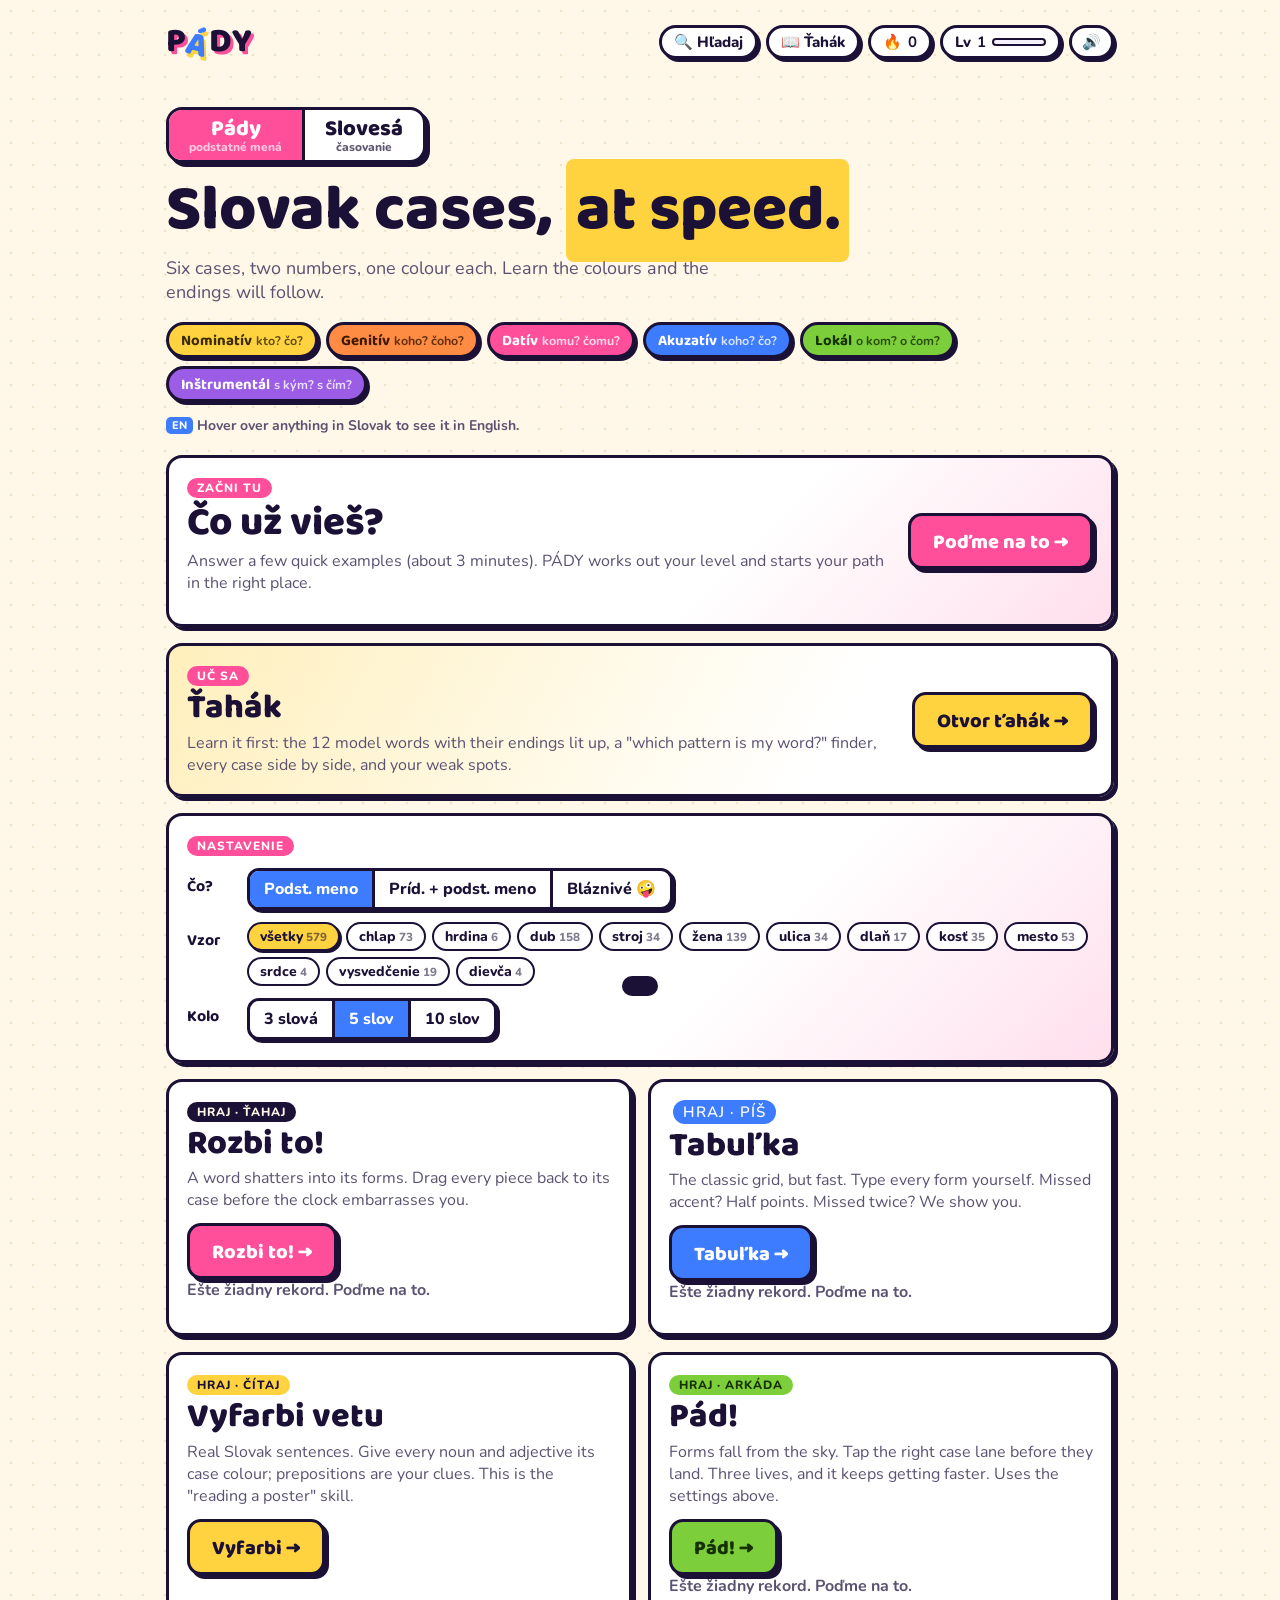
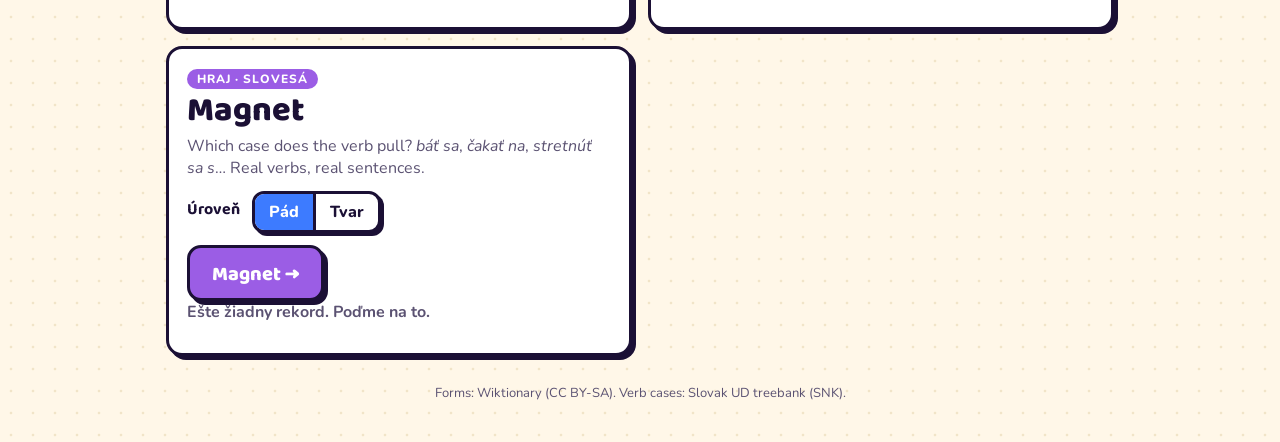
==== app/index.html @ 345f65f9 "Add files via upload" ====
<!doctype html>
<html lang="sk">
<head>
  <meta charset="utf-8">
  <meta name="viewport" content="width=device-width, initial-scale=1, viewport-fit=cover">
  <title>PÁDY</title>
  <link rel="manifest" href="manifest.webmanifest">
  <meta name="theme-color" content="#ff4f9a">
  <link rel="icon" type="image/png" href="icons/icon-192.png">
  <link rel="apple-touch-icon" href="icons/apple-touch-icon.png">
  <meta name="apple-mobile-web-app-capable" content="yes">
  <meta name="apple-mobile-web-app-title" content="PÁDY">
  <link rel="preconnect" href="https://fonts.googleapis.com">
  <link rel="preconnect" href="https://fonts.gstatic.com" crossorigin>
  <link href="https://fonts.googleapis.com/css2?family=Baloo+2:wght@500;600;700;800&family=Nunito:wght@500;700;800&display=swap" rel="stylesheet">
  <link rel="stylesheet" href="style.css">
</head>
<body>
  <!--
    Translation tooltips: any element with data-en="…" shows English on hover, keyboard focus,
    or long-press (touch). Answer tiles and grid cells deliberately have none.
  -->
  <header class="topbar">
    <button class="logo" data-go="home" aria-label="Domov" data-en="<b>pády</b> = cases (also: falls, crashes). Click to go home.">P<span class="logo-fall">Á</span>DY</button>
    <div class="topstats">
      <button class="pill learn-pill" data-go="lookup" data-en="<b>hľadaj</b> = look up. Type any form you see (on a poster, a menu…) to find out what it is.">🔍 <span class="lp-text">Hľadaj</span></button>
      <button class="pill learn-pill" data-go="learn" data-en="<b>ťahák</b> = crib sheet. Learn and look up the patterns.">📖 <span class="lp-text">Ťahák</span></button>
      <span class="pill" id="streakPill" data-en="Daily streak: days in a row you've played">🔥 <b id="streakVal">0</b></span>
      <span class="pill level" data-en="Your level. The bar fills with XP.">Lv <b id="levelVal">1</b>
        <span class="xpbar"><span id="xpFill"></span></span>
      </span>
      <button class="pill icon" id="muteBtn" aria-label="Zvuk" data-en="Sound on / off">🔊</button>
    </div>
  </header>

  <!-- HOME -->
  <main id="home" class="screen active">
    <section class="hero">
      <div class="sideswitch" id="sideSwitch" role="tablist">
        <button data-side="nouns" role="tab" data-en="<b>pády</b> = cases: nouns and adjectives">Pády <small>podstatné mená</small></button>
        <button data-side="verbs" role="tab" data-en="<b>slovesá</b> = verbs: conjugation (persons and tenses)">Slovesá <small>časovanie</small></button>
      </div>
      <h1 class="only-nouns">Slovak cases, <span class="hl">at speed.</span></h1>
      <h1 class="only-verbs">Slovak verbs, <span class="hl green">at speed.</span></h1>
      <p class="sub only-nouns">Six cases, two numbers, one colour each. Learn the colours and the endings will follow.</p>
      <p class="sub only-verbs">Six persons, three tenses. <i>-m, -š, -me, -te</i>… and in the past, <i>som, si, sme, ste</i>. Get the endings into your fingers.</p>
      <div class="legend" id="legend"></div>
      <p class="tip-hint"><span class="tip-key">EN</span> <span class="tip-mouse">Hover over</span><span class="tip-touch">Press and hold</span> anything in Slovak to see it in English.</p>
    </section>

    <section class="modes">
      <div class="journey only-nouns" id="journey"></div>

      <article class="mode big settings only-verbs" id="vsettings">
        <div class="mode-tag" data-en="<b>nastavenie</b> = settings for the verb games">Nastavenie</div>
        <div class="opt">
          <span class="opt-label" data-en="<b>čas</b> = tense">Čas</span>
          <div class="seg" id="vtenseSeg">
            <button data-vtense="pres" data-en="present tense (future for perfective verbs)">Prítomný</button>
            <button data-vtense="past" data-en="past tense">Minulý</button>
            <button data-vtense="both" class="on" data-en="both columns">Oba</button>
          </div>
        </div>
        <div class="opt">
          <span class="opt-label" data-en="<b>vid</b> = aspect">Vid</span>
          <div class="seg" id="vaspSeg">
            <button data-vasp="all" class="on" data-en="all verbs">Všetky</button>
            <button data-vasp="impf" data-en="<b>nedokonavé</b> = imperfective (ongoing, repeated): robiť, písať">Nedokonavé</button>
            <button data-vasp="pf" data-en="<b>dokonavé</b> = perfective (one-off, completed): urobiť, napísať. Their 'present' forms mean the future.">Dokonavé</button>
          </div>
        </div>
        <div class="opt">
          <span class="opt-label" data-en="<b>kolo</b> = round (how many verbs)">Kolo</span>
          <div class="seg" id="vlenSeg">
            <button data-len="3" data-en="3 verbs">3</button>
            <button data-len="5" class="on" data-en="5 verbs">5</button>
            <button data-len="10" data-en="10 verbs">10</button>
          </div>
        </div>
        <p class="legend-note">The 400 most common verbs, decoded from Wiktionary and checked against real Slovak text. Look up any verb form in 🔍 Hľadaj.</p>
      </article>

      <article class="mode big learn-card only-nouns" id="modeLearn">
        <div class="learn-card-text">
          <div class="mode-tag" data-en="<b>uč sa</b> = learn">Uč sa</div>
          <h2 data-en="<b>ťahák</b> = crib sheet">Ťahák</h2>
          <p>Learn it first: the 12 model words with their endings lit up, a "which pattern is my word?" finder, every case side by side, and your weak spots.</p>
        </div>
        <button class="btn go yellow" data-go="learn" data-en="Open the crib sheet">Otvor ťahák →</button>
      </article>

      <article class="mode big settings only-nouns" id="settings">
        <div class="mode-tag" data-en="<b>nastavenie</b> = settings (shared by every game)">Nastavenie</div>
        <div class="opt">
          <span class="opt-label" data-en="<b>Čo?</b> = What? (what to practise)">Čo?</span>
          <div class="seg" id="kindSeg">
            <button data-kind="noun" class="on" data-en="<b>podstatné meno</b> = noun. Just the noun: <i>izba</i>">Podst. meno</button>
            <button data-kind="phrase" data-en="<b>prídavné + podstatné meno</b> = adjective + noun. Real pairs from Slovak texts where possible (<i>hlavné mesto, čierna diera</i>), otherwise everyday adjectives (<i>nový, veľký, starý</i>).">Príd. + podst. meno</button>
            <button data-kind="crazy" data-en="<b>bláznivé</b> = crazy. Any adjective with any noun: grammatically perfect nonsense (<i>absolútna ulica</i>).">Bláznivé 🤪</button>
          </div>
        </div>
        <div class="opt">
          <span class="opt-label" data-en="<b>vzor</b> = declension pattern (model word). Every noun follows one of 12 model words.">Vzor</span>
          <div class="chips" id="patternChips"></div>
        </div>
        <div class="opt">
          <span class="opt-label" data-en="<b>kolo</b> = round (how many words)">Kolo</span>
          <div class="seg" id="lenSeg">
            <button data-len="3" data-en="3 words">3 slová</button>
            <button data-len="5" class="on" data-en="5 words">5 slov</button>
            <button data-len="10" data-en="10 words">10 slov</button>
          </div>
        </div>
      </article>

      <article class="mode play" id="modeSmash">
        <div class="mode-tag" data-en="<b>hraj</b> = play (drag)">Hraj · ťahaj</div>
        <h2 data-en="<b>Rozbi to!</b> = Smash it!">Rozbi to!</h2>
        <p class="only-nouns">A word shatters into its forms. Drag every piece back to its case before the clock embarrasses you.</p>
        <p class="only-verbs">A verb shatters into its forms. Drag each one to its person (<i>ja, ty, on…</i>) and tense.</p>
        <button class="btn go" id="startSmash" data-en="Smash it! (start the round)">Rozbi to! →</button>
        <p class="best" id="bestSmash"></p>
      </article>

      <article class="mode play" id="modeGrid">
        <div class="mode-tag alt" data-en="<b>píš</b> = write (type)">Hraj · píš</div>
        <h2 data-en="<b>tabuľka</b> = table, grid">Tabuľka</h2>
        <p class="only-nouns">The classic grid, but fast. Type every form yourself. Missed accent? Half points. Missed twice? We show you.</p>
        <p class="only-verbs">Conjugate it yourself: type every form (<i>robím, robíš…</i>; <i>robil som…</i>). Hints first, the answer only on a second miss.</p>
        <button class="btn go blue" id="startGrid" data-en="Start the grid">Tabuľka →</button>
        <p class="best" id="bestGrid"></p>
      </article>
      <article class="mode play only-nouns" id="modeColor">
        <div class="mode-tag color-tag" data-en="<b>čítaj</b> = read">Hraj · čítaj</div>
        <h2 data-en="<b>vyfarbi vetu</b> = colour the sentence">Vyfarbi vetu</h2>
        <p>Real Slovak sentences. Give every noun and adjective its case colour; prepositions are your clues. This is the "reading a poster" skill.</p>
        <button class="btn go yellow" onclick="window.PADYTrainer.startColor()" data-en="Start: 6 real sentences">Vyfarbi →</button>
      </article>

      <article class="mode play" id="modePad">
        <div class="mode-tag pad-tag" data-en="<b>arkáda</b> = arcade">Hraj · arkáda</div>
        <h2 data-en="<b>pád</b> = a fall (and also: a grammatical case)">Pád!</h2>
        <p class="only-nouns">Forms fall from the sky. Tap the right case lane before they land. Three lives, and it keeps getting faster. Uses the settings above.</p>
        <p class="only-verbs">Verb forms fall from the sky. Tap who's doing it (<i>ja, ty, on, my, vy, oni</i>) before they land.</p>
        <button class="btn go green" id="startPad" data-en="Start the arcade">Pád! →</button>
        <p class="best" id="bestPad"></p>
      </article>
      <article class="mode play only-nouns" id="modeMagnet">
        <div class="mode-tag magnet-tag" data-en="<b>slovesá</b> = verbs">Hraj · slovesá</div>
        <h2>Magnet</h2>
        <p>Which case does the verb pull? <i data-en="to be afraid (of)">báť sa</i>, <i data-en="to wait (for)">čakať na</i>, <i data-en="to meet (with)">stretnúť sa s</i>… Real verbs, real sentences.</p>
        <div class="opt">
          <span class="opt-label" data-en="<b>úroveň</b> = level">Úroveň</span>
          <div class="seg" id="mlevelSeg">
            <button data-mlevel="case" class="on" data-en="<b>pád</b> = case. See the verb (and preposition), pick the case.">Pád</button>
            <button data-mlevel="form" data-en="<b>tvar</b> = form. A real sentence with a gap: pick the right form of the noun.">Tvar</button>
          </div>
        </div>
        <button class="btn go purple" id="startMagnet" data-en="Start Magnet">Magnet →</button>
        <p class="best" id="bestMagnet"></p>
      </article>
    </section>
    <footer class="credit">Forms: Wiktionary (CC BY-SA). Verb cases: Slovak UD treebank (SNK).</footer>
  </main>

  <!-- GAME -->
  <main id="game" class="screen">
    <div class="hud">
      <button class="hud-quit" id="quitBtn" aria-label="Koniec" data-en="Quit this round">✕</button>
      <div class="hud-item" id="hudCardWrap" data-en="<b>slovo</b> = word (which word you're on)"><span id="hudCardLabel">Slovo</span><b id="hudCard">1/5</b></div>
      <div class="hud-item" data-en="<b>body</b> = points"><span>Body</span><b id="hudScore">0</b></div>
      <div class="hud-item combo" id="hudComboWrap" data-en="Points multiplier. Goes up every 3 correct in a row (max ×3). A mistake resets it."><span>Combo</span><b id="hudCombo">×1</b></div>
      <div class="hud-item" data-en="<b>čas</b> = time"><span>Čas</span><b id="hudTime">0:00</b></div>
    </div>

    <div class="card" id="wordCard">
      <div class="word" id="cardWord">izba</div>
      <div class="meta">
        <span class="gloss" id="cardGloss">room</span>
        <span class="chip real" id="cardReal" hidden>✓ reálne spojenie</span>
        <span class="chip" id="cardGender">ž.</span>
        <span class="chip ghost" id="cardPattern">vzor žena</span>
      </div>
    </div>

    <div class="board" id="board" aria-label="Tabuľka pádov"></div>
    <div class="why" id="why" aria-live="polite"></div>

    <div class="pad-area">
      <div class="pad-field" id="padField">
        <div class="pad-level" id="padLevel"></div>
        <div class="pad-msg" id="padMsg" aria-live="polite"></div>
        <button class="pad-pause" id="padPause" aria-label="Pauza" data-en="pause (Space or P)">⏸</button>
        <div class="pad-overlay" id="padOverlay" hidden>
          <div><h3 data-en="<b>pauza</b> = pause. The clock is stopped too.">Pauza</h3>
          <button class="btn go green" id="padResume" data-en="continue (Space)">Pokračuj ▶</button></div>
        </div>
      </div>
      <div class="pad-lanes" id="padLanes"></div>
      <p class="kbd-hint pad" data-en="Keys 1–6 or N G D A L I pick a case for the lowest falling form">1–6 alebo N G D A L I</p>
    </div>

    <div class="magnet-area">
      <div class="mcard" id="mCard">
        <div class="mverb" id="mVerb"></div>
        <div class="mgloss" id="mGloss"></div>
        <div class="mprompt" id="mPrompt"></div>
      </div>
      <div id="mOpts" class="magnets"></div>
      <div id="mFeed" class="mfeed" aria-live="polite"></div>
      <p class="kbd-hint mag" data-en="Number keys pick an answer; Enter goes to the next one">1–5 = odpoveď · Enter = ďalej</p>
    </div>

    <div class="tray-wrap">
      <div class="done-bar" id="doneBar" aria-live="polite"></div>
      <div class="tray" id="tray"></div>
      <div class="keys" id="diaBar"></div>
      <p class="kbd-hint" data-en="Enter = check the cell and jump to the next one (down the singular column, then the plural)">Enter = skontroluj a ďalej · 1–9, Shift+1–8 = á … ž</p>
      <div class="tray-actions">
        <button class="btn small ghost" id="hintBtn" data-en="<b>nápoveda</b> = hint. Fills one cell for you, costs 15 points and earns nothing.">💡 Nápoveda <span>−15</span></button>
      </div>
    </div>
  </main>

  <!-- LEARN (Ťahák) -->
  <main id="learn" class="screen">
    <div class="learn-head">
      <button class="hud-quit" data-go="home" aria-label="Domov" data-en="<b>domov</b> = home">←</button>
      <div>
        <h1 data-en="<b>ťahák</b> = crib sheet">Ťahák</h1>
        <p class="sub small">Learn it here, then drill it in the games. Saw a word out there? <button class="link" data-go="lookup" data-en="<b>hľadaj</b> = look up">🔍 Hľadaj →</button></p>
      </div>
    </div>
    <div class="weak" id="weakSpots"></div>
    <nav class="ltabs" id="learnTabs">
      <button data-tab="vzory" class="on" data-en="<b>vzory</b> = patterns (model words)">Vzory</button>
      <button data-tab="ktory" data-en="<b>Ktorý vzor?</b> = Which pattern? Find the pattern for any noun.">Ktorý vzor?</button>
      <button data-tab="stlpec" data-en="<b>stĺpec</b> = column. One case across all 12 patterns.">Stĺpec</button>
      <button data-tab="pady" data-en="<b>pády</b> = cases. What each case is for, its prepositions and verbs.">Pády</button>
    </nav>
    <section class="ltab" id="tab-vzory"></section>
    <section class="ltab" id="tab-ktory" hidden></section>
    <section class="ltab" id="tab-stlpec" hidden></section>
    <section class="ltab" id="tab-pady" hidden></section>
  </main>

  <!-- ZAČNI TU (placement) -->
  <main id="start" class="screen">
    <div class="learn-head">
      <button class="hud-quit" data-go="home" aria-label="Domov" data-en="<b>domov</b> = home">←</button>
      <div><h1 data-en="<b>začni tu</b> = start here">Začni tu</h1>
        <p class="sub small">Let's work out what you already know.</p></div>
    </div>
    <div class="start-body" id="startBody"></div>
  </main>

  <!-- CESTA (path) -->
  <main id="path" class="screen">
    <div class="learn-head">
      <button class="hud-quit" data-go="home" aria-label="Domov" data-en="<b>domov</b> = home">←</button>
      <div><h1 data-en="<b>tvoja cesta</b> = your path">Tvoja cesta</h1>
        <p class="sub small">Learn → practise → write → test, one unit at a time. The daily dose keeps everything fresh.</p></div>
    </div>
    <div id="pathBody"></div>
  </main>

  <!-- TRAIN (session runner) -->
  <main id="train" class="screen">
    <div class="trhead">
      <button class="hud-quit" id="trQuit" aria-label="Koniec" data-en="Stop this session">✕</button>
      <div class="trtitle"><b id="trTitle"></b><span id="trCount"></span></div>
    </div>
    <div class="trprog"><span id="trBar"></span></div>
    <div id="trMain">
      <div class="trcard" id="trCard"></div>
      <div class="trfeed" id="trFeed" aria-live="polite"></div>
    </div>
    <div id="trEnd" hidden></div>
  </main>

  <!-- LOOKUP (Hľadaj) -->
  <main id="lookup" class="screen">
    <div class="learn-head">
      <button class="hud-quit" data-go="home" aria-label="Domov" data-en="<b>domov</b> = home">←</button>
      <div>
        <h1 data-en="<b>hľadaj</b> = look up / search">Hľadaj</h1>
        <p class="sub small">Type any form you see: on a poster, a menu, a sign. <i>čerstvých, ulici, ľuďom…</i></p>
      </div>
    </div>
    <div class="ksearch">
      <input id="kInput" autocomplete="off" autocapitalize="none" autocorrect="off" spellcheck="false" enterkeyhint="search"
        placeholder="napr. čerstvých" aria-label="Slovo">
      <div class="keys kdia" id="kDia"></div>
      <div class="krecent" id="kRecent"></div>
    </div>
    <div id="kOut" aria-live="polite"></div>
  </main>

  <!-- RESULTS -->
  <main id="results" class="screen">
    <div class="results-card">
      <div class="stars" id="resStars"></div>
      <h2 id="resTitle">Hotovo!</h2>
      <div class="res-grid">
        <div data-en="<b>body</b> = points"><span>Body</span><b id="resScore">0</b></div>
        <div data-en="<b>presnosť</b> = accuracy (correct drops ÷ all drops; hints don't count)"><span>Presnosť</span><b id="resAcc">0%</b></div>
        <div data-en="Longest run of correct drops"><span>Max combo</span><b id="resCombo">0</b></div>
        <div data-en="<b>čas</b> = time"><span>Čas</span><b id="resTime">0:00</b></div>
      </div>
      <p class="xp-gain" id="resXp">+0 XP</p>
      <div class="res-cases" id="resCases"></div>
      <p class="res-note" id="resNote"></p>
      <div class="res-actions">
        <button class="btn go" id="againBtn" data-en="<b>Ešte raz</b> = Once more! (same settings)">Ešte raz</button>
        <button class="btn ghost" data-go="home" data-en="<b>domov</b> = home">Domov</button>
      </div>
    </div>
  </main>

  <div id="fx" aria-hidden="true"></div>
  <div id="tip" class="tip" role="tooltip" aria-hidden="true"></div>
  <div id="toast" class="toast" role="status"></div>

  <script src="data.js"></script>
  <script src="app.js"></script>
  <script src="engine.js"></script>
  <script src="learn.js"></script>
  <script src="lookup.js"></script>
  <script src="trainer.js"></script>
  <script>
    // installable + offline (only when served over http/https, e.g. GitHub Pages)
    if ('serviceWorker' in navigator && location.protocol.startsWith('http')) {
      addEventListener('load', () => navigator.serviceWorker.register('sw.js').catch(() => {}));
    }
  </script>
</body>
</html>
---- app/style.css ----
/* ============ tokens ============ */
:root {
  --nom: #ffd23f;  --gen: #ff8c42;  --dat: #ff4f9a;
  --acc: #3d7bff;  --loc: #7ccf3a;  --ins: #9b5de5;
  --nom-ink: #3a2c00; --gen-ink: #3d1800; --dat-ink: #fff; --acc-ink: #fff; --loc-ink: #173000; --ins-ink: #fff;

  --paper: #fff7e8;
  --paper-dot: #f1e4c8;
  --card: #ffffff;
  --ink: #1b1035;
  --ink-soft: #5b5272;
  --line: #1b1035;
  --shadow: #1b1035;
  --bad: #ff3b3b;
  --good: #19c37d;
  --cell-empty: #f6f1ff;

  --r: 16px;
  --r-sm: 10px;
  --bw: 3px;
  --sh: 4px 4px 0 var(--shadow);
  --sh-sm: 3px 3px 0 var(--shadow);
  --font-display: "Baloo 2", "Nunito", system-ui, sans-serif;
  --font-body: "Nunito", system-ui, sans-serif;
}
@media (prefers-color-scheme: dark) {
  :root:not([data-theme="light"]) {
    --paper: #160f29; --paper-dot: #231a3d; --card: #221839;
    --ink: #fdf6ff; --ink-soft: #b9b0d4; --line: #0a0616; --shadow: #05030c;
    --cell-empty: #2c2147;
  }
}
:root[data-theme="dark"] {
  --paper: #160f29; --paper-dot: #231a3d; --card: #221839;
  --ink: #fdf6ff; --ink-soft: #b9b0d4; --line: #0a0616; --shadow: #05030c;
  --cell-empty: #2c2147;
}

/* ============ base ============ */
* { box-sizing: border-box; }
html, body { margin: 0; }
body {
  font-family: var(--font-body);
  color: var(--ink);
  background-color: var(--paper);
  background-image: radial-gradient(var(--paper-dot) 1.5px, transparent 1.6px);
  background-size: 22px 22px;
  min-height: 100dvh;
  -webkit-tap-highlight-color: transparent;
  overflow-x: hidden;
}
button { font: inherit; color: inherit; cursor: pointer; }
h1, h2, h3 { font-family: var(--font-display); margin: 0; line-height: 1.05; }

.screen { display: none; max-width: 980px; margin: 0 auto; padding: 16px 16px 40px; }
.screen.active { display: block; animation: screenIn .35s cubic-bezier(.2,1.4,.4,1); }
@keyframes screenIn { from { opacity: 0; transform: translateY(14px) scale(.98); } }

/* ============ top bar ============ */
.topbar {
  display: flex; align-items: center; justify-content: space-between; gap: 12px;
  max-width: 980px; margin: 0 auto; padding: 14px 16px 4px;
}
.logo {
  font-family: var(--font-display); font-weight: 800; font-size: 34px; letter-spacing: 1px;
  background: none; border: 0; padding: 0; color: var(--ink);
  text-shadow: 3px 3px 0 var(--dat);
}
.logo-fall { display: inline-block; transform: rotate(14deg) translateY(4px); color: var(--acc); text-shadow: 3px 3px 0 var(--nom); }
.logo:hover .logo-fall { animation: wobble .6s; }
@keyframes wobble { 30% { transform: rotate(-12deg) translateY(-6px); } 60% { transform: rotate(20deg) translateY(8px); } }

.topstats { display: flex; gap: 8px; align-items: center; }
.pill {
  display: inline-flex; align-items: center; gap: 6px;
  background: var(--card); border: var(--bw) solid var(--line); border-radius: 999px;
  padding: 4px 12px; font-weight: 800; box-shadow: var(--sh-sm); font-size: 15px;
}
.pill.icon { padding: 4px 10px; }
.xpbar { width: 54px; height: 8px; border-radius: 99px; background: var(--cell-empty); border: 2px solid var(--line); overflow: hidden; }
.xpbar span { display: block; height: 100%; width: 0; background: var(--loc); transition: width .6s; }

/* ============ home ============ */
.hero { padding: 18px 0 20px; }
.hero h1 { font-size: clamp(36px, 7vw, 64px); font-weight: 800; }
.hl { background: var(--nom); padding: 0 .15em; border-radius: 8px; box-decoration-break: clone; -webkit-box-decoration-break: clone; color: #1b1035; }
.sub { font-size: 18px; color: var(--ink-soft); max-width: 560px; margin: 12px 0 18px; }
.legend { display: flex; flex-wrap: wrap; gap: 8px; }
.legend .lg {
  font-family: var(--font-display); font-weight: 700; font-size: 15px;
  padding: 4px 12px 2px; border-radius: 999px; border: var(--bw) solid var(--line); box-shadow: var(--sh-sm);
}
.legend .lg small { font-family: var(--font-body); font-weight: 700; opacity: .8; margin-left: 4px; }

.modes { display: grid; grid-template-columns: repeat(6, 1fr); gap: 16px; }
.modes > .mode { grid-column: span 3; }
.modes > .mode.big { grid-column: 1 / -1; }
.mode.settings { padding-bottom: 8px; }
.mode.play h2 { font-size: 34px; }
.mode-tag.alt { background: var(--acc); color: #fff; }
.btn.go.blue { background: var(--acc); }
.btn.go.blue:hover { background: color-mix(in srgb, var(--acc) 88%, #000); }
.mode {
  position: relative; background: var(--card); border: var(--bw) solid var(--line); border-radius: var(--r);
  box-shadow: var(--sh); padding: 18px;
}
.mode.big { grid-column: 1 / -1; background: linear-gradient(135deg, var(--card) 60%, color-mix(in srgb, var(--dat) 18%, var(--card))); }
.mode h2 { font-size: 34px; font-weight: 800; margin: 4px 0 6px; }
.mode p { margin: 0 0 12px; color: var(--ink-soft); font-size: 16px; }
.mode.soon { opacity: .75; }
.mode.soon h2 { font-size: 26px; }
.mode-tag {
  display: inline-block; font-weight: 800; font-size: 12px; text-transform: uppercase; letter-spacing: 1px;
  background: var(--ink); color: var(--paper); padding: 2px 10px; border-radius: 99px;
}
.mode.big .mode-tag { background: var(--dat); color: #fff; }

.opt { display: flex; align-items: flex-start; gap: 12px; margin: 12px 0; flex-wrap: wrap; }
.opt-label { font-family: var(--font-display); font-weight: 700; min-width: 48px; padding-top: 6px; }
.seg { display: inline-flex; border: var(--bw) solid var(--line); border-radius: 12px; overflow: hidden; box-shadow: var(--sh-sm); background: var(--card); flex-wrap: wrap; }
.seg button { border: 0; background: transparent; padding: 7px 14px; font-weight: 800; }
.seg button + button { border-left: var(--bw) solid var(--line); }
.seg button.on { background: var(--acc); color: #fff; }
.chips { display: flex; flex-wrap: wrap; gap: 6px; flex: 1; min-width: 0; }
.chips button {
  border: 2px solid var(--line); background: var(--card); border-radius: 99px; padding: 3px 11px;
  font-weight: 800; font-size: 14px;
}
.chips button small { opacity: .55; margin-left: 3px; }
.chips button.on { background: var(--nom); color: #1b1035; box-shadow: 2px 2px 0 var(--shadow); }
.chips button:disabled { opacity: .35; cursor: default; }

.btn {
  font-family: var(--font-display); font-weight: 800; font-size: 20px;
  border: var(--bw) solid var(--line); border-radius: 14px; padding: 10px 22px 8px;
  background: var(--card); box-shadow: var(--sh); transition: transform .08s, box-shadow .08s;
}
.btn:active { transform: translate(3px, 3px); box-shadow: 1px 1px 0 var(--shadow); }
.btn.go { background: var(--dat); color: #fff; }
.btn.go:hover { background: color-mix(in srgb, var(--dat) 88%, #000); }
.btn.ghost { background: var(--card); }
.btn.small { font-size: 15px; padding: 6px 14px 4px; box-shadow: var(--sh-sm); }
.btn.small span { opacity: .55; font-size: 13px; }
.best { margin: 10px 0 0; font-weight: 700; color: var(--ink-soft); font-size: 14px; }
.credit { margin-top: 28px; font-size: 13px; color: var(--ink-soft); text-align: center; }

/* ============ game ============ */
.hud { display: flex; align-items: center; gap: 10px; margin-bottom: 14px; }
.hud-quit { width: 40px; height: 40px; border-radius: 12px; border: var(--bw) solid var(--line); background: var(--card); box-shadow: var(--sh-sm); font-weight: 800; flex: none; }
.hud-item {
  flex: 1; background: var(--card); border: var(--bw) solid var(--line); border-radius: 12px; box-shadow: var(--sh-sm);
  padding: 3px 10px; display: flex; flex-direction: column; min-width: 0;
}
.hud-item span { font-size: 11px; text-transform: uppercase; letter-spacing: 1px; font-weight: 800; color: var(--ink-soft); }
.hud-item b { font-family: var(--font-display); font-size: 22px; line-height: 1.1; }
.hud-item.combo.hot { background: var(--gen); color: #1b1035; }
.hud-item.combo.hot span { color: #1b1035; }
.hud-item.combo.fire { background: var(--dat); color: #fff; animation: pulse .6s infinite alternate; }
.hud-item.combo.fire span { color: #fff; }
@keyframes pulse { to { transform: scale(1.05); } }

.card {
  background: var(--card); border: var(--bw) solid var(--line); border-radius: var(--r); box-shadow: var(--sh);
  padding: 14px 18px; margin-bottom: 14px; text-align: center;
}
.card.enter { animation: cardIn .5s cubic-bezier(.2,1.5,.4,1); }
@keyframes cardIn { from { transform: scale(.6) rotate(-4deg); opacity: 0; } }
.word { font-family: var(--font-display); font-weight: 800; font-size: clamp(34px, 7vw, 52px); line-height: 1.05; }
.meta { display: flex; gap: 8px; justify-content: center; align-items: center; flex-wrap: wrap; margin-top: 4px; }
.gloss { color: var(--ink-soft); font-weight: 700; font-style: italic; }
.chip { border: 2px solid var(--line); border-radius: 99px; padding: 0 10px; font-weight: 800; font-size: 13px; background: var(--nom); color: #1b1035; }
.chip.ghost { background: transparent; color: var(--ink); }
.chip.real { background: var(--loc); color: #173000; cursor: help; }
.chip[hidden] { display: none; }

.board {
  display: grid; grid-template-columns: minmax(110px, 190px) minmax(0, 1fr) minmax(0, 1fr); gap: 8px;
  background: var(--card); border: var(--bw) solid var(--line); border-radius: var(--r); box-shadow: var(--sh); padding: 12px;
}
.bh { font-family: var(--font-display); font-weight: 700; font-size: 20px; text-align: center; color: var(--ink-soft); }
.rl {
  display: flex; flex-direction: column; justify-content: center;
  border-radius: var(--r-sm); padding: 4px 10px; border: 2px solid var(--line);
  font-family: var(--font-display); font-weight: 700; font-size: 17px; line-height: 1.1;
}
.rl small { font-family: var(--font-body); font-size: 12px; font-weight: 800; opacity: .8; }
.cell {
  min-height: 50px; border-radius: var(--r-sm); border: 2px dashed color-mix(in srgb, var(--ink) 35%, transparent);
  background: var(--cell-empty); display: flex; align-items: center; justify-content: center; text-align: center;
  font-family: var(--font-display); font-weight: 700; font-size: 20px; padding: 4px 6px; transition: transform .12s, background .12s;
  position: relative;
}
.cell .pre { opacity: .55; margin-right: 5px; font-weight: 600; }
.cell.over { transform: scale(1.05); border-style: solid; border-color: var(--ink); }
.cell.filled { border: 2px solid var(--line); animation: pop .35s cubic-bezier(.2,1.8,.4,1); }
.cell.hinted { outline: 3px dashed var(--ink); outline-offset: 2px; }
.cell.bad { animation: shake .4s; background: var(--bad) !important; color: #fff; }
@keyframes pop { 0% { transform: scale(.7); } 100% { transform: scale(1); } }
@keyframes shake { 20%, 60% { transform: translateX(-7px) rotate(-2deg); } 40%, 80% { transform: translateX(7px) rotate(2deg); } }

/* ============ Pády | Slovesá ============ */
:root { --pres: #10b3a3; --past: #c4692b; --fut: #4f5fe0; }
.sideswitch {
  display: inline-flex; border: var(--bw) solid var(--line); border-radius: 16px; overflow: hidden; box-shadow: var(--sh); margin-bottom: 14px; background: var(--card);
}
.sideswitch button {
  border: 0; background: transparent; padding: 8px 20px 6px; font-family: var(--font-display); font-weight: 800; font-size: 22px;
  display: flex; flex-direction: column; align-items: center; line-height: 1.05;
}
.sideswitch button small { font-family: var(--font-body); font-size: 12px; font-weight: 800; opacity: .7; }
.sideswitch button + button { border-left: var(--bw) solid var(--line); }
.sideswitch button[data-side="nouns"].on { background: var(--dat); color: #fff; }
.sideswitch button[data-side="verbs"].on { background: var(--pres); color: #fff; }
body:not(.side-verbs) .only-verbs { display: none !important; }
body.side-verbs .only-nouns { display: none !important; }
.hl.green { background: var(--pres); color: #fff; }
.t-pres { --c: var(--pres); --ci: #fff; }
.t-past { --c: var(--past); --ci: #fff; }
.t-fut  { --c: var(--fut);  --ci: #fff; }
.vp { --c: var(--card); --ci: var(--ink); }
.legend .lg.t-pres, .legend .lg.t-past, .legend .lg.t-fut { background: var(--c); color: var(--ci); }
.rl.vp { background: var(--card); color: var(--ink); flex-direction: row; align-items: center; gap: 8px; font-size: 19px; }
.rl.vp small { order: -1; font-size: 20px; opacity: 1; }
.bh.th { background: var(--c); color: var(--ci); border: 2px solid var(--line); border-radius: 10px; font-size: 17px; padding: 2px 6px; }
.board.one-col { grid-template-columns: minmax(110px, 190px) minmax(0, 1fr); }
.lane.vp { background: var(--card); color: var(--ink); }
.res-cases .lg.vp { background: var(--card); }

/* case colour helpers */
.c-nom { --c: var(--nom); --ci: var(--nom-ink); }
.c-gen { --c: var(--gen); --ci: var(--gen-ink); }
.c-dat { --c: var(--dat); --ci: var(--dat-ink); }
.c-acc { --c: var(--acc); --ci: var(--acc-ink); }
.c-loc { --c: var(--loc); --ci: var(--loc-ink); }
.c-ins { --c: var(--ins); --ci: var(--ins-ink); }
.rl, .lg, .cell.filled { background: var(--c); color: var(--ci); }
.cell:not(.filled) { box-shadow: inset 5px 0 0 color-mix(in srgb, var(--c) 70%, transparent); }

/* typed cells (Tabuľka) */
input.cell {
  width: 100%; min-width: 0; color: var(--ink); outline: none; caret-color: var(--dat);
  -webkit-appearance: none; appearance: none;
}
input.cell::placeholder { color: color-mix(in srgb, var(--ink) 30%, transparent); font-weight: 600; }
input.cell:focus:not([readonly]) {
  border: 3px solid var(--line); background: var(--card); box-shadow: inset 6px 0 0 var(--c), 3px 3px 0 var(--shadow);
  transform: scale(1.03);
}
input.cell.filled { cursor: default; }
input.cell.almost { background: #ffb020; color: #2a1a00; border: 2px solid var(--line); }
input.cell.revealed {
  border: 2px solid var(--line); color: var(--ink);
  background: repeating-linear-gradient(-45deg, color-mix(in srgb, var(--bad) 22%, var(--card)) 0 8px, var(--card) 8px 16px);
}
input.cell.given { opacity: .85; }
.cell-wrap { position: relative; display: flex; min-width: 0; }
.cell-wrap .tag {
  position: absolute; right: -4px; top: -8px; font-size: 11px; font-weight: 800; border-radius: 99px; padding: 0 6px;
  border: 2px solid var(--line); background: var(--card); color: var(--ink); z-index: 2; cursor: help;
}
.cell-wrap .tag.t-almost { background: #ffb020; color: #2a1a00; }
.cell-wrap .tag.t-rev { background: var(--bad); color: #fff; }
.cell-wrap .tag.t-try { background: var(--nom); color: #1b1035; }

/* accent bar */
.keys { display: none; flex-wrap: wrap; gap: 6px; justify-content: center; }
.keys button {
  min-width: 40px; height: 42px; border: var(--bw) solid var(--line); border-radius: 10px; background: var(--card);
  box-shadow: var(--sh-sm); font-family: var(--font-display); font-weight: 700; font-size: 21px; padding: 2px 0 0;
}
.keys button:active { transform: translate(2px, 2px); box-shadow: 1px 1px 0 var(--shadow); background: var(--nom); }
#game.mode-grid .tray { display: none; }
#game.mode-grid .keys { display: flex; }
.kbd-hint { text-align: center; font-size: 13px; font-weight: 700; color: var(--ink-soft); margin: 6px 0 0; }
#game:not(.mode-grid) .kbd-hint { display: none; }
@media (hover: none) { .kbd-hint { display: none; } }

/* end-of-card pause */
.done-bar { display: none; }
#game.card-done .done-bar {
  display: flex; flex-wrap: wrap; align-items: center; justify-content: center; gap: 10px 16px;
  background: var(--card); border: var(--bw) solid var(--line); border-left: 10px solid var(--good); border-radius: var(--r);
  box-shadow: var(--sh); padding: 10px 14px; animation: screenIn .3s cubic-bezier(.2,1.4,.4,1);
}
#game.card-done .tray, #game.card-done .keys, #game.card-done .tray-actions, #game.card-done .kbd-hint { display: none !important; }
.done-sum { font-size: 17px; font-weight: 700; cursor: help; }
.done-sum b { font-family: var(--font-display); font-size: 22px; margin-right: 6px; color: var(--good); }
.done-paused { font-size: 13px; font-weight: 800; color: var(--ink-soft); cursor: help; }
.hud-item.paused { background: var(--cell-empty); }
.hud-item.paused b::after { content: ' ⏸'; font-size: .75em; }

/* accent hotkey badges (keyboard only) */
.keys button { position: relative; }
.keys button .kk {
  position: absolute; top: -9px; left: 50%; transform: translateX(-50%); font-family: var(--font-body); font-size: 10px; font-weight: 800;
  background: var(--ink); color: var(--paper); border-radius: 6px; padding: 0 4px; line-height: 1.5; pointer-events: none; white-space: nowrap;
}
.keys { padding-top: 8px; }
@media (hover: none) { .keys button .kk { display: none; } .keys { padding-top: 0; } }

/* tray */
.tray-wrap {
  position: sticky; bottom: 0; margin-top: 14px; padding: 12px 0 calc(8px + env(safe-area-inset-bottom));
  background: linear-gradient(transparent, var(--paper) 18px);
}
.tray { display: flex; flex-wrap: wrap; gap: 9px; justify-content: center; min-height: 52px; }
.tile {
  font-family: var(--font-display); font-weight: 700; font-size: 20px; line-height: 1;
  background: var(--card); color: var(--ink); border: var(--bw) solid var(--line); border-radius: 12px;
  padding: 10px 14px 7px; box-shadow: var(--sh-sm); touch-action: none; user-select: none; -webkit-user-select: none;
  transition: transform .12s, opacity .2s;
  animation: tileIn .45s cubic-bezier(.2,1.6,.4,1) backwards;
}
.tile:hover { transform: translateY(-2px) rotate(-1deg); }
.tile.sel { background: var(--nom); color: #1b1035; transform: translateY(-4px) rotate(-2deg); }
.tile.dragging { opacity: .25; }
.tile.gone { transform: scale(0) rotate(20deg); opacity: 0; }
@keyframes tileIn { from { transform: translateY(-120px) rotate(var(--rot, 10deg)) scale(.5); opacity: 0; } }
.ghost-tile { position: fixed; z-index: 50; pointer-events: none; transform: translate(-50%, -60%) rotate(-4deg) scale(1.08); margin: 0; animation: none; box-shadow: 6px 8px 0 var(--shadow); }
.tray-actions { display: flex; justify-content: center; margin-top: 10px; }

/* ============ results ============ */
.results-card {
  max-width: 560px; margin: 12px auto; background: var(--card); border: var(--bw) solid var(--line);
  border-radius: 22px; box-shadow: 6px 6px 0 var(--shadow); padding: 22px 20px; text-align: center;
}
.stars { font-size: 46px; letter-spacing: 6px; }
.stars .off { filter: grayscale(1); opacity: .3; }
.stars span { display: inline-block; animation: starIn .5s cubic-bezier(.2,1.8,.4,1) backwards; }
@keyframes starIn { from { transform: scale(0) rotate(-90deg); } }
.results-card h2 { font-size: 44px; font-weight: 800; margin: 4px 0 12px; }
.res-grid { display: grid; grid-template-columns: repeat(4, 1fr); gap: 8px; }
.res-grid div { border: 2px solid var(--line); border-radius: 12px; padding: 6px 4px; }
.res-grid span { display: block; font-size: 11px; font-weight: 800; text-transform: uppercase; letter-spacing: 1px; color: var(--ink-soft); }
.res-grid b { font-family: var(--font-display); font-size: 24px; }
.xp-gain { font-family: var(--font-display); font-weight: 800; font-size: 24px; color: var(--ins); margin: 12px 0 6px; }
.res-cases { display: flex; flex-wrap: wrap; gap: 6px; justify-content: center; margin: 6px 0; }
.res-cases .lg { font-family: var(--font-display); font-weight: 700; padding: 2px 10px 0; border-radius: 99px; border: 2px solid var(--line); }
.res-note { color: var(--ink-soft); font-weight: 700; min-height: 1em; }
.res-actions { display: flex; gap: 10px; justify-content: center; margin-top: 12px; flex-wrap: wrap; }

/* ============ fx ============ */
#fx { position: fixed; inset: 0; pointer-events: none; z-index: 60; overflow: hidden; }
.conf { position: absolute; width: 10px; height: 14px; border: 2px solid var(--line); border-radius: 3px; animation: confFly 1.1s cubic-bezier(.2,.7,.4,1) forwards; }
@keyframes confFly { to { transform: translate(var(--dx), var(--dy)) rotate(var(--rz)); opacity: 0; } }
.floater {
  position: absolute; font-family: var(--font-display); font-weight: 800; font-size: 22px; color: var(--ink);
  text-shadow: 2px 2px 0 var(--card); animation: floatUp .9s ease-out forwards; white-space: nowrap; transform: translate(-50%, -50%);
}
.floater.big { font-size: 40px; color: #fff; -webkit-text-stroke: 2px var(--line); text-shadow: 4px 4px 0 var(--shadow); }
@keyframes floatUp { to { transform: translate(-50%, -150%) scale(1.15); opacity: 0; } }

.toast {
  position: fixed; left: 50%; bottom: 24px; transform: translate(-50%, 120px); z-index: 70;
  background: var(--ink); color: var(--paper); font-weight: 800; padding: 10px 18px; border-radius: 12px; transition: transform .3s;
}
.toast.show { transform: translate(-50%, 0); }

/* ============ journey: home cards, path, placement, sessions ============ */
.journey { grid-column: 1 / -1; display: grid; grid-template-columns: repeat(6, 1fr); gap: 16px; }
.journey:empty { display: none; }
.journey > .mode { grid-column: span 3; }
.journey > .mode.big { grid-column: 1 / -1; }
.start-card {
  display: flex; flex-wrap: wrap; align-items: center; justify-content: space-between; gap: 14px;
  background: linear-gradient(120deg, color-mix(in srgb, var(--dat) 30%, var(--card)), var(--card) 75%);
}
.start-card > div { flex: 1 1 320px; }
.start-card h2 { font-size: 40px; }
.dose-card { background: linear-gradient(135deg, color-mix(in srgb, var(--dat) 22%, var(--card)), var(--card) 70%); }
.dose-card .mode-tag { background: var(--dat); color: #fff; }
.path-card .mode-tag { background: var(--acc); color: #fff; }
.mode-tag.color-tag { background: var(--nom); color: #1b1035; }
.unit-no {
  display: inline-grid; place-items: center; min-width: 34px; height: 34px; border-radius: 50%; border: var(--bw) solid var(--line);
  background: var(--nom); color: #1b1035; font-family: var(--font-display); font-weight: 800; font-size: 18px; vertical-align: middle; flex: none;
}
.mbar { height: 12px; border-radius: 99px; border: 2px solid var(--line); background: var(--cell-empty); overflow: hidden; margin: 6px 0 12px; }
.mbar span { display: block; height: 100%; background: linear-gradient(90deg, var(--gen), var(--nom), var(--loc)); transition: width .6s; }

/* why (explanations in games) */
.why { display: none; margin: 10px 0 0; padding: 8px 12px; border: var(--bw) solid var(--line); border-left-width: 8px; border-left-color: var(--bad);
  border-radius: 12px; background: var(--card); box-shadow: var(--sh-sm); font-size: 15px; }
.why.show { display: block; animation: screenIn .3s cubic-bezier(.2,1.4,.4,1); }
.why .lg { padding: 0 8px; border-radius: 99px; border: 2px solid var(--line); font-family: var(--font-display); font-weight: 700; font-size: 14px; }
.why-not { color: var(--ink-soft); font-weight: 700; }
.why-try { color: var(--acc); font-weight: 800; }
.cell.reveal { outline: 4px dashed var(--good); outline-offset: 2px; animation: pulse .4s 4 alternate; }
#game.mode-magnet .why, #game.mode-pad .why { display: none; }

/* session runner */
.trhead { display: flex; align-items: center; gap: 12px; margin-bottom: 10px; }
.trtitle { display: flex; align-items: baseline; gap: 10px; font-family: var(--font-display); font-size: 24px; }
.trtitle span { font-size: 15px; color: var(--ink-soft); font-weight: 700; }
.trprog { height: 12px; border: 2px solid var(--line); border-radius: 99px; background: var(--card); overflow: hidden; margin-bottom: 14px; }
.trprog span { display: block; height: 100%; width: 0; background: linear-gradient(90deg, var(--dat), var(--ins)); transition: width .4s; }
.trcard {
  background: var(--card); border: var(--bw) solid var(--line); border-radius: 20px; box-shadow: 6px 6px 0 var(--shadow);
  padding: 18px; text-align: center;
}
.trcard.enter { animation: cardIn .45s cubic-bezier(.2,1.5,.4,1); }
.trtask { font-weight: 800; font-size: 13px; text-transform: uppercase; letter-spacing: 1px; color: var(--ink-soft); margin-bottom: 8px; cursor: help; }
.trbig { font-family: var(--font-display); font-weight: 800; font-size: clamp(40px, 8vw, 60px); line-height: 1.05; }
.trsub { display: flex; flex-wrap: wrap; gap: 6px; justify-content: center; align-items: center; margin: 8px 0 14px; }
.trsub .lg, .mrule .lg, .start-result .lg { padding: 1px 10px 0; border-radius: 99px; border: 2px solid var(--line); font-family: var(--font-display); font-weight: 700; font-size: 15px; }
.gl { color: var(--ink-soft); font-style: italic; font-weight: 700; }
.trframe { font-family: var(--font-display); font-weight: 700; font-size: 34px; margin: 4px 0; }
.tropts { display: grid; grid-template-columns: repeat(2, 1fr); gap: 10px; max-width: 620px; margin: 0 auto; }
.tropt {
  position: relative; font-family: var(--font-display); font-weight: 700; font-size: 24px; padding: 12px 8px 9px;
  background: var(--card); color: var(--ink); border: var(--bw) solid var(--line); border-radius: 14px; box-shadow: var(--sh-sm);
}
.tropt:hover:not(.dim):not(.right):not(.wrong) { background: var(--nom); color: #1b1035; }
.trcases { display: grid; grid-template-columns: repeat(6, 1fr); gap: 8px; }
.trcase {
  position: relative; display: flex; flex-direction: column; align-items: center; gap: 1px; padding: 12px 4px 9px;
  background: var(--c); color: var(--ci); border: var(--bw) solid var(--line); border-radius: 14px; box-shadow: var(--sh-sm);
}
.trcase b { font-family: var(--font-display); font-size: 17px; }
.trcase small { font-weight: 800; font-size: 11px; opacity: .85; }
.tropt.right, .trcase.right { outline: 4px solid var(--good); outline-offset: 3px; animation: pop .35s cubic-bezier(.2,1.8,.4,1); }
.tropt.wrong, .trcase.wrong { background: var(--bad); color: #fff; animation: shake .4s; }
.tropt.dim, .trcase.dim { opacity: .3; }
.trtype { display: flex; gap: 8px; max-width: 560px; margin: 0 auto; }
#trInput {
  flex: 1; min-width: 0; font: 800 28px var(--font-display); text-align: center; padding: 8px 12px 4px; border: var(--bw) solid var(--line);
  border-radius: 14px; background: var(--cell-empty); color: var(--ink); outline: none; caret-color: var(--dat);
}
#trInput:focus { background: var(--card); box-shadow: 4px 4px 0 var(--dat); }
#trInput.right { background: var(--loc); color: #173000; }
#trInput.almost { background: #ffb020; color: #2a1a00; }
#trInput.wrong { background: color-mix(in srgb, var(--bad) 25%, var(--card)); }
.keys.trdia { display: flex; margin-top: 10px; }
.keys.trdia button { min-width: 34px; height: 36px; font-size: 18px; }
.trsent { font-family: var(--font-display); font-weight: 700; font-size: 24px; line-height: 1.6; margin: 6px auto 4px; max-width: 760px; }

/* colour the sentence */
.csent { font-family: var(--font-display); font-size: 26px; line-height: 2.1; margin: 6px auto 16px; max-width: 820px; }
.ctok {
  font: inherit; font-weight: 800; padding: 0 8px; border: var(--bw) dashed var(--ink); border-radius: 10px; background: var(--cell-empty); color: var(--ink);
  line-height: 1.3; position: relative;
}
.ctok.sel { border-style: solid; background: var(--card); box-shadow: 0 0 0 4px var(--nom), 3px 3px 0 var(--shadow); transform: translateY(-2px); }
.ctok.cok, .ctok.cbad { border-style: solid; background: var(--c); color: var(--ci); }
.ctok.cok { animation: pop .3s cubic-bezier(.2,1.8,.4,1); }
.ctok.cbad::after {
  content: attr(data-was) '✗'; position: absolute; top: -12px; right: -8px; font: 800 11px var(--font-body); background: var(--bad); color: #fff;
  border: 2px solid var(--line); border-radius: 99px; padding: 0 4px; line-height: 1.4;
}
.cprep { color: var(--dat); cursor: help; }
.cwords { list-style: none; margin: 8px 0 0; padding: 0; display: grid; gap: 4px; }
.cwords li { display: flex; flex-wrap: wrap; align-items: center; gap: 6px; padding: 3px 8px; border-radius: 10px; background: var(--cell-empty); }
.cwords li.no { background: color-mix(in srgb, var(--bad) 14%, var(--card)); }
.cwords .lem { color: var(--ink-soft); font-weight: 700; }
.cwords .pos { font-size: 11px; font-weight: 800; color: var(--ink-soft); text-transform: uppercase; }
.cwords .lg { padding: 0 8px; border-radius: 99px; border: 2px solid var(--line); font-family: var(--font-display); font-weight: 700; font-size: 14px; }
.xmark { color: var(--bad); font-weight: 800; }
.trsub .sep { color: var(--ink-soft); font-weight: 800; }
.cword { color: var(--ink); }

/* feedback */
.trfeed { display: none; }
.trfeed.show {
  display: flex; flex-wrap: wrap; align-items: center; gap: 8px 14px; margin-top: 14px; background: var(--card);
  border: var(--bw) solid var(--line); border-left-width: 10px; border-radius: var(--r); box-shadow: var(--sh-sm); padding: 10px 14px;
  animation: screenIn .3s cubic-bezier(.2,1.4,.4,1);
}
.trfeed.ok { border-left-color: var(--good); }
.trfeed.no { border-left-color: var(--bad); }
.trfeed.almost { border-left-color: #ffb020; }
.trfeed .mrule { font-family: var(--font-body); font-size: 17px; font-weight: 600; display: block; flex: 1 1 320px; line-height: 1.6; }
.trfeed .mres { font-family: var(--font-display); font-size: 20px; margin-right: 6px; }
.trfeed.ok .mres { color: var(--good); } .trfeed.no .mres { color: var(--bad); } .trfeed.almost .mres { color: #c07800; }
.trfeed-actions { display: flex; gap: 8px; align-items: center; margin-left: auto; }
.say {
  border: var(--bw) solid var(--line); border-radius: 12px; background: var(--card); box-shadow: var(--sh-sm);
  font-size: 18px; padding: 2px 8px; line-height: 1.4; vertical-align: middle;
}
.say:active { transform: translate(2px, 2px); box-shadow: none; }
.res-grid.three { grid-template-columns: repeat(3, 1fr); }

/* placement */
.start-body > div {
  background: var(--card); border: var(--bw) solid var(--line); border-radius: 20px; box-shadow: 6px 6px 0 var(--shadow); padding: 20px;
}
.start-intro h2, .start-result h2 { font-size: clamp(30px, 6vw, 44px); font-weight: 800; margin: 6px 0; }
.start-result { text-align: center; }
.start-result .mode-tag { background: var(--dat); color: #fff; }
.tierbars { display: flex; justify-content: center; gap: 8px; margin: 12px 0; }
.tierbar { width: 44px; height: 44px; border-radius: 12px; border: var(--bw) solid var(--line); display: grid; place-items: center;
  font-family: var(--font-display); font-weight: 800; cursor: help; }
.tierbar.pass { background: var(--loc); color: #173000; }
.tierbar.fail { background: var(--bad); color: #fff; }
.tierbar.na { background: var(--cell-empty); color: var(--ink-soft); }
.start-next { display: flex; flex-direction: column; gap: 4px; align-items: center; margin: 14px auto; padding: 12px; max-width: 520px;
  border: var(--bw) dashed var(--ink); border-radius: 16px; }
.start-next > span { font-weight: 800; color: var(--ink-soft); font-size: 14px; }
.start-next b { font-family: var(--font-display); font-size: 24px; display: flex; gap: 8px; align-items: center; }
.start-next small { color: var(--ink-soft); font-weight: 700; }

/* path */
.dose-cta {
  display: flex; align-items: center; gap: 12px; width: 100%; text-align: left; margin-bottom: 18px;
  background: var(--dat); color: #fff; border: var(--bw) solid var(--line); border-radius: 18px; box-shadow: var(--sh); padding: 14px 18px;
}
.dose-cta span { font-family: var(--font-display); font-weight: 800; font-size: 26px; }
.dose-cta b { font-weight: 800; opacity: .9; }
.dose-cta i { margin-left: auto; font-style: normal; font-size: 28px; font-weight: 800; }
.dose-cta:active { transform: translate(3px, 3px); box-shadow: 1px 1px 0 var(--shadow); }
.units { list-style: none; padding: 0; margin: 0 0 20px; display: grid; gap: 10px; position: relative; }
.unit { background: var(--card); border: var(--bw) solid var(--line); border-radius: 16px; box-shadow: var(--sh-sm); }
.unit-head { display: flex; align-items: center; gap: 12px; width: 100%; background: none; border: 0; padding: 10px 14px; text-align: left; }
.unit-title { display: flex; flex-direction: column; flex: 1; min-width: 0; }
.unit-title b { font-family: var(--font-display); font-size: 20px; line-height: 1.15; }
.unit-title small { color: var(--ink-soft); font-weight: 700; }
.unit-pct { font-family: var(--font-display); font-weight: 800; font-size: 18px; color: var(--ink-soft); }
.unit.done .unit-no { background: var(--loc); color: #173000; }
.unit.cur { box-shadow: 0 0 0 4px var(--nom), var(--sh); }
.unit.cur .unit-no { background: var(--dat); color: #fff; animation: pulse .8s infinite alternate; }
.unit:not(.done):not(.cur) .unit-no { background: var(--cell-empty); color: var(--ink-soft); }
.unit-body { padding: 0 14px 14px; }
.steps { display: grid; grid-template-columns: repeat(4, 1fr); gap: 8px; }
.step {
  display: flex; flex-direction: column; align-items: center; gap: 1px; padding: 10px 4px 8px; font-size: 22px;
  background: var(--card); border: var(--bw) solid var(--line); border-radius: 14px; box-shadow: var(--sh-sm);
}
.step b { font-family: var(--font-display); font-size: 17px; }
.step small { font-size: 11px; font-weight: 800; color: var(--ink-soft); }
.step:hover { background: var(--nom); color: #1b1035; }
.step.test { background: color-mix(in srgb, var(--loc) 30%, var(--card)); }
.sec { font-size: 26px; font-weight: 800; margin: 18px 0 10px; display: inline-block; cursor: help; }

/* mastery map */
.mmap { background: var(--card); border: var(--bw) solid var(--line); border-radius: var(--r); box-shadow: var(--sh); padding: 12px; overflow-x: auto; }
.mmap-grid { display: grid; grid-template-columns: 100px repeat(12, minmax(18px, 1fr)); gap: 3px; min-width: 330px; }
.mmap-grid > :nth-child(13n + 8) { margin-left: 6px; }   /* gap between singular and plural blocks */
.mh { font-family: var(--font-display); font-weight: 800; font-size: 13px; text-align: center; border-radius: 6px; background: var(--c); color: var(--ci); cursor: help; }
.mp { font-weight: 800; font-size: 13px; text-align: left; background: none; border: 0; padding: 0 4px; color: var(--ink); }
.mp:hover { color: var(--dat); }
.mc { height: 18px; border-radius: 5px; border: 2px solid var(--line); }
.m-none { background: var(--cell-empty); border-color: color-mix(in srgb, var(--ink) 20%, transparent); }
.m-low { background: var(--bad); }
.m-mid { background: #ffb020; }
.m-high { background: var(--good); }
.mmap-legend { display: flex; gap: 6px; align-items: center; flex-wrap: wrap; font-size: 13px; font-weight: 800; color: var(--ink-soft); margin-top: 10px; }
.mmap-legend .mc { width: 18px; display: inline-block; margin-left: 6px; }
.mmap-sub { display: grid; grid-template-columns: 100px 1fr 1fr; font-size: 12px; font-weight: 800; color: var(--ink-soft); text-align: center; min-width: 330px; }
.mmap-sub span:first-child { grid-column: 2; }
.mmap.compact { margin: 14px auto; max-width: 560px; }

/* my words */
.mywords { display: flex; flex-wrap: wrap; gap: 8px; }
.myw { display: inline-flex; align-items: center; gap: 6px; border: 2px solid var(--line); border-radius: 99px; padding: 2px 4px 2px 12px; background: var(--card); }
.myw small { color: var(--ink-soft); font-weight: 700; max-width: 160px; overflow: hidden; text-overflow: ellipsis; white-space: nowrap; }
.myw button { border: 0; background: var(--cell-empty); border-radius: 50%; width: 24px; height: 24px; font-weight: 800; }
.kactions { display: flex; justify-content: center; gap: 8px; margin: 6px 0 2px; }
.mybtn {
  border: var(--bw) solid var(--line); border-radius: 99px; padding: 3px 14px; font-weight: 800; background: var(--nom); color: #1b1035; box-shadow: var(--sh-sm);
}
.mybtn.on { background: var(--loc); color: #173000; }

/* ============ Hľadaj (lookup) ============ */
.ksearch {
  background: var(--card); border: var(--bw) solid var(--line); border-radius: var(--r); box-shadow: var(--sh); padding: 14px; margin-bottom: 16px;
}
#kInput {
  width: 100%; font: 800 30px var(--font-display); padding: 10px 16px 6px; border: var(--bw) solid var(--line); border-radius: 14px;
  background: var(--cell-empty); color: var(--ink); outline: none; caret-color: var(--dat);
}
#kInput:focus { background: var(--card); box-shadow: 4px 4px 0 var(--dat); }
.keys.kdia { display: flex; margin-top: 10px; }
.keys.kdia button { min-width: 34px; height: 36px; font-size: 18px; }
.krecent { display: flex; flex-wrap: wrap; gap: 6px; align-items: center; margin-top: 10px; }
.krecent:empty { display: none; }
.kcan-label { font-family: var(--font-display); font-weight: 700; font-size: 15px; color: var(--ink-soft); margin-right: 4px; }
.kmiss { display: flex; flex-wrap: wrap; gap: 8px; align-items: center; background: var(--card); border: var(--bw) solid var(--line); border-radius: var(--r); box-shadow: var(--sh-sm); padding: 12px 14px; }
.kmiss p { margin: 0; flex: 1 1 260px; }
.kmany { font-weight: 800; margin: 0 0 8px; }
.kaccent { display: flex; flex-wrap: wrap; gap: 6px; align-items: center; margin: 0 0 10px; font-weight: 700; color: var(--ink-soft); }
.kaccent b { color: var(--ink); }
.kload { color: var(--ink-soft); font-weight: 700; }

.kcard {
  background: var(--card); border: var(--bw) solid var(--line); border-radius: 20px; box-shadow: 6px 6px 0 var(--shadow);
  padding: 16px; margin-bottom: 18px; animation: cardIn .45s cubic-bezier(.2,1.5,.4,1);
}
.khead { text-align: center; margin-bottom: 12px; }
.kform { font-family: var(--font-display); font-weight: 800; font-size: clamp(44px, 9vw, 72px); line-height: 1; }
.klemma { display: flex; flex-wrap: wrap; gap: 6px; justify-content: center; align-items: center; margin-top: 6px; font-family: var(--font-display); font-size: 24px; }
.arrowto { font-family: var(--font-body); font-size: 13px; font-weight: 800; color: var(--ink-soft); text-transform: uppercase; letter-spacing: 1px; }
.klemma .chip { font-family: var(--font-body); }
.link-pat { cursor: pointer; }
.link-pat:hover { background: var(--dat); color: #fff; }
.kgloss { color: var(--ink-soft); font-weight: 700; font-style: italic; margin-top: 4px; }

.kcan { display: flex; flex-wrap: wrap; gap: 8px; align-items: center; justify-content: center; margin: 6px 0 12px; }
.kchip {
  background: var(--c); color: var(--ci); border: var(--bw) solid var(--line); border-radius: 12px; box-shadow: var(--sh-sm);
  font-family: var(--font-display); font-weight: 800; font-size: 19px; padding: 4px 12px 2px; cursor: help;
}
.kuse { display: grid; gap: 6px; margin-bottom: 14px; }
.kuse-row { display: flex; gap: 10px; align-items: flex-start; border-left: 6px solid var(--c); padding: 2px 0 2px 10px; }
.kuse-row .lg { flex: none; padding: 1px 10px 0; border-radius: 99px; border: 2px solid var(--line); font-family: var(--font-display); font-weight: 700; font-size: 15px; }
.kuse-text { font-size: 15px; }
.kpreps { display: flex; flex-wrap: wrap; gap: 4px; margin-top: 4px; }
.kpreps .prep { background: color-mix(in srgb, var(--c) 30%, var(--card)); font-size: 13px; }

.lcell.hit {
  border: 3px solid var(--line); background: color-mix(in srgb, var(--c) 30%, var(--card));
  box-shadow: inset 6px 0 0 var(--c), 0 0 0 4px color-mix(in srgb, var(--c) 70%, transparent), 4px 4px 0 var(--shadow);
  transform: scale(1.03); z-index: 1;
}
.atable { display: grid; grid-template-columns: minmax(96px, 150px) repeat(5, minmax(0, 1fr)); gap: 6px; }
.atable .bh { font-size: 17px; }
.atable .bh.sub { font-size: 13px; font-family: var(--font-body); font-weight: 800; }
.atable .span3 { grid-column: span 3; }
.atable .span2 { grid-column: span 2; }
.arow { display: contents; }
.atable .lcell { font-size: 18px; min-height: 42px; padding: 3px 4px; }
.atable .rl small { display: none; }
.lcell.pair { flex-direction: column; gap: 0; }
.pp { display: flex; align-items: baseline; gap: 4px; opacity: .55; }
.pp.on { opacity: 1; }
.pp small { font-family: var(--font-body); font-size: 10px; font-weight: 800; color: var(--ink-soft); }

/* verb word card (Hľadaj) */
.vtable { display: grid; grid-template-columns: minmax(90px, 140px) repeat(3, minmax(0, 1fr)); gap: 6px; }
.vtable.with-fut { grid-template-columns: minmax(90px, 140px) repeat(4, minmax(0, 1fr)); }
.vtable .lcell { font-size: 18px; min-height: 40px; box-shadow: inset 5px 0 0 var(--c); }
.vtable .bh.th { font-size: 14px; }
.vimp { display: flex; flex-wrap: wrap; gap: 8px; align-items: center; margin-top: 12px; }
.vimp .lg { padding: 1px 10px 0; border-radius: 99px; border: 2px solid var(--line); font-family: var(--font-display); font-weight: 700; }
.vimpf { font-family: var(--font-display); font-weight: 700; font-size: 18px; border: 2px solid color-mix(in srgb, var(--ink) 20%, transparent); border-radius: 10px; padding: 2px 10px; }
.vimpf small { font-family: var(--font-body); font-size: 11px; font-weight: 800; color: var(--ink-soft); }
.vimpf.hit { border: 3px solid var(--line); background: var(--nom); color: #1b1035; box-shadow: 0 0 0 4px color-mix(in srgb, var(--nom) 60%, transparent); }
.kchip.vp { background: var(--card); color: var(--ink); }
.kuse-row.vp { border-left-color: var(--ink-soft); }

/* ============ Pád! ============ */
.btn.go.green { background: var(--loc); color: #173000; }
.mode-tag.pad-tag { background: var(--loc); color: #173000; }
.pad-area { display: none; }
#game.mode-pad .pad-area { display: block; }
#game.mode-pad #wordCard, #game.mode-pad #board, #game.mode-pad .tray-wrap, #game.mode-pad .magnet-area { display: none; }
#game.mode-pad .kbd-hint.pad { display: block; }
.kbd-hint.pad { display: none; }
.pad-field {
  position: relative; overflow: hidden; height: max(320px, calc(100dvh - 330px));
  background:
    linear-gradient(to top, color-mix(in srgb, var(--bad) 18%, transparent) 0 6px, transparent 6px),
    linear-gradient(var(--card), color-mix(in srgb, var(--acc) 8%, var(--card)));
  border: var(--bw) solid var(--line); border-radius: var(--r); box-shadow: var(--sh); margin-bottom: 12px;
}
.pad-field.hurt { animation: hurt .45s; }
@keyframes hurt { 0%, 100% { box-shadow: var(--sh); } 30% { box-shadow: 0 0 0 6px var(--bad), var(--sh); transform: translateX(-4px); } 60% { transform: translateX(4px); } }
.drop {
  position: absolute; left: 0; top: 0; display: flex; flex-direction: column; align-items: center;
  background: var(--card); color: var(--ink); border: var(--bw) solid var(--line); border-radius: 14px; box-shadow: var(--sh-sm);
  padding: 6px 14px 4px; will-change: transform; transition: outline-color .15s, background .15s;
  outline: 4px solid transparent; outline-offset: 2px;
}
.dform { font-family: var(--font-display); font-weight: 800; font-size: 24px; line-height: 1.1; white-space: nowrap; }
.dlemma { font-size: 11px; font-weight: 800; color: var(--ink-soft); white-space: nowrap; }
.drop.target { outline-color: var(--nom); background: color-mix(in srgb, var(--nom) 22%, var(--card)); z-index: 2; }
.drop.caught { animation: caught .45s ease-out forwards; }
.drop.bad { background: var(--bad); color: #fff; animation: fallout .45s ease-in forwards; }
.drop.bad .dlemma { color: #fff; }
@keyframes caught { to { opacity: 0; scale: 1.6; rotate: 8deg; } }
@keyframes fallout { to { opacity: 0; translate: 0 30px; rotate: -10deg; } }
.pad-level {
  position: absolute; left: 50%; top: 40%; transform: translate(-50%, -50%) scale(.5); opacity: 0; pointer-events: none; z-index: 5;
  font-family: var(--font-display); font-weight: 800; font-size: 54px; color: #fff; -webkit-text-stroke: 2px var(--line);
  text-shadow: 5px 5px 0 var(--dat); white-space: nowrap;
}
.pad-level.show { animation: banner 1.3s cubic-bezier(.2,1.5,.4,1); }
@keyframes banner { 0% { opacity: 0; transform: translate(-50%, -50%) scale(.5); } 25%, 70% { opacity: 1; transform: translate(-50%, -50%) scale(1); } 100% { opacity: 0; transform: translate(-50%, -80%) scale(1); } }
.pad-msg {
  position: absolute; left: 50%; top: 45%; transform: translate(-50%, -50%) scale(.8); opacity: 0; pointer-events: none; z-index: 6;
  display: flex; flex-wrap: wrap; align-items: center; justify-content: center; gap: 8px; max-width: 92%;
  background: var(--card); border: var(--bw) solid var(--line); border-left: 10px solid var(--bad); border-radius: 16px;
  box-shadow: 6px 6px 0 var(--shadow); padding: 12px 18px; transition: opacity .15s, transform .2s cubic-bezier(.2,1.6,.4,1);
}
.pad-msg.show { opacity: 1; transform: translate(-50%, -50%) scale(1); }
.pad-msg b { font-family: var(--font-display); font-size: 30px; }
.pad-msg .eq { font-weight: 800; font-size: 22px; color: var(--ink-soft); }
.pad-msg .lg { padding: 2px 12px 0; border-radius: 99px; border: 2px solid var(--line); font-family: var(--font-display); font-weight: 700; font-size: 18px; }
.pad-msg .pm-word { flex-basis: 100%; text-align: center; font-weight: 700; font-style: italic; color: var(--ink-soft); }
.mhint { align-items: center; }
.mhint .gl { font-size: 14px; }
.mhint .sep { color: var(--ink-soft); font-weight: 800; }
.pad-msg small { flex-basis: 100%; text-align: center; font-weight: 800; color: var(--ink-soft); }
.pad-pause {
  position: absolute; top: 8px; right: 8px; z-index: 7; width: 40px; height: 40px; border-radius: 12px;
  border: var(--bw) solid var(--line); background: var(--card); box-shadow: var(--sh-sm); font-size: 18px;
}
.pad-overlay {
  position: absolute; inset: 0; z-index: 8; display: grid; place-items: center; text-align: center;
  background: color-mix(in srgb, var(--paper) 80%, transparent); backdrop-filter: blur(3px);
}
.pad-overlay[hidden] { display: none; }
.pad-overlay h3 { font-size: 48px; font-weight: 800; margin-bottom: 10px; }
.pad-lanes { display: grid; grid-template-columns: repeat(6, 1fr); gap: 8px; }
.lane {
  position: relative; background: var(--c); color: var(--ci); border: var(--bw) solid var(--line); border-radius: 14px;
  box-shadow: var(--sh); padding: 14px 4px 12px; font-family: var(--font-display); font-size: 18px;
  touch-action: manipulation; user-select: none; -webkit-user-select: none;
}
.lane .abbr { display: none; }
.lane.hit { animation: lanehit .2s; }
@keyframes lanehit { 50% { transform: translate(3px, 3px); box-shadow: 1px 1px 0 var(--shadow); } }

/* ============ Magnet ============ */
.btn.go.purple { background: var(--ins); }
.btn.go.purple:hover { background: color-mix(in srgb, var(--ins) 88%, #000); }
.mode-tag.magnet-tag { background: var(--ins); color: #fff; }
.magnet-area { display: none; }
#game.mode-magnet .magnet-area { display: block; }
#game.mode-magnet #wordCard, #game.mode-magnet #board, #game.mode-magnet .tray-wrap { display: none; }
#game.mode-magnet .kbd-hint.mag { display: block; }
.mcard {
  background: var(--card); border: var(--bw) solid var(--line); border-radius: var(--r); box-shadow: var(--sh);
  padding: 16px 18px; text-align: center; margin-bottom: 14px;
}
.mcard.enter { animation: cardIn .5s cubic-bezier(.2,1.5,.4,1); }
.mverb { font-family: var(--font-display); font-weight: 800; font-size: clamp(38px, 7vw, 56px); line-height: 1.05; }
.mgloss { color: var(--ink-soft); font-weight: 700; font-style: italic; margin-bottom: 10px; }
.mprompt { font-family: var(--font-display); font-size: 26px; font-weight: 700; display: flex; flex-direction: column; align-items: center; gap: 8px; }
.mprep { color: var(--dat); }
.mblank {
  display: inline-block; min-width: 64px; padding: 0 10px; border: 3px dashed var(--ink); border-radius: 10px;
  color: var(--ink-soft); background: var(--cell-empty); line-height: 1.3; text-align: center;
}
.mblank.wide { min-width: 96px; font-size: .9em; }
.msent { display: block; font-size: 22px; line-height: 1.6; max-width: 720px; }
.mfilled { background: var(--c); color: var(--ci); border: 2px solid var(--line); border-radius: 8px; padding: 0 6px; animation: pop .35s cubic-bezier(.2,1.8,.4,1); }
.mhint { display: flex; gap: 6px; flex-wrap: wrap; justify-content: center; font-family: var(--font-body); font-size: 14px; }
.mhint .chip { cursor: help; }

.magnets { display: grid; grid-template-columns: repeat(5, 1fr); gap: 10px; }
.magnet {
  position: relative; display: flex; flex-direction: column; align-items: center; gap: 2px;
  background: var(--c); color: var(--ci); border: var(--bw) solid var(--line); border-radius: 16px; box-shadow: var(--sh);
  padding: 14px 6px 10px; transition: transform .1s, box-shadow .1s, opacity .2s;
}
.magnet b { font-family: var(--font-display); font-size: 21px; line-height: 1.1; }
.magnet small { font-weight: 800; font-size: 12px; opacity: .85; }
.magnet:hover:not(.dim):not(.right):not(.wrong) { transform: translateY(-3px) rotate(-1deg); }
.magnet:active { transform: translate(3px, 3px); box-shadow: 1px 1px 0 var(--shadow); }
.mk {
  position: absolute; top: -10px; left: -8px; width: 22px; height: 22px; border-radius: 50%;
  background: var(--card); color: var(--ink); border: 2px solid var(--line); font: 800 12px/18px var(--font-body); text-align: center;
}
@media (hover: none) { .mk { display: none; } }
.magnet.right, .mform.right { outline: 4px solid var(--good); outline-offset: 3px; animation: pop .35s cubic-bezier(.2,1.8,.4,1); }
.magnet.wrong, .mform.wrong { background: var(--bad); color: #fff; }
.magnet.dim, .mform.dim { opacity: .3; }
.shake { animation: shake .4s; }

.mforms { display: grid; grid-template-columns: repeat(2, 1fr); gap: 10px; max-width: 640px; margin: 0 auto; }
.mform {
  position: relative; font-family: var(--font-display); font-weight: 700; font-size: 26px;
  background: var(--card); color: var(--ink); border: var(--bw) solid var(--line); border-radius: 14px; box-shadow: var(--sh-sm); padding: 12px 10px 9px;
}
.mform.right { background: var(--c); color: var(--ci); }
.mform:hover:not(.dim):not(.right):not(.wrong) { background: var(--nom); color: #1b1035; }

.mfeed { display: none; }
.mfeed.show {
  display: flex; flex-wrap: wrap; align-items: center; gap: 8px 14px; margin-top: 14px;
  background: var(--card); border: var(--bw) solid var(--line); border-left-width: 10px; border-radius: var(--r); box-shadow: var(--sh-sm); padding: 10px 14px;
  animation: screenIn .3s cubic-bezier(.2,1.4,.4,1);
}
.mfeed.ok { border-left-color: var(--good); }
.mfeed.no { border-left-color: var(--bad); }
.mrule { flex: 1 1 300px; font-family: var(--font-display); font-weight: 700; font-size: 20px; display: flex; flex-wrap: wrap; align-items: center; gap: 6px; }
.mrule .lg { padding: 1px 10px 0; border-radius: 99px; border: 2px solid var(--line); font-size: 16px; }
.mres { font-weight: 800; }
.mfeed.ok .mres { color: var(--good); }
.mfeed.no .mres { color: var(--bad); }
.or { font-family: var(--font-body); font-size: 13px; color: var(--ink-soft); }
.mex { flex-basis: 100%; order: 3; margin: 0; font-style: italic; color: var(--ink-soft); font-size: 15px; }
.kbd-hint.mag { display: none; }

/* ============ Ťahák (learn) ============ */
.learn-pill { gap: 4px; }
.mode.learn-card {
  display: flex; align-items: center; justify-content: space-between; gap: 16px; flex-wrap: wrap;
  background: linear-gradient(120deg, color-mix(in srgb, var(--nom) 35%, var(--card)), var(--card) 70%);
}
.learn-card-text { flex: 1 1 320px; }
.learn-card .mode-tag { background: var(--nom); color: #1b1035; }
.learn-card p { margin-bottom: 0; }
.btn.go.yellow { background: var(--nom); color: #1b1035; }
.learn-head { display: flex; gap: 14px; align-items: center; margin: 4px 0 10px; }
.learn-head h1 { font-size: clamp(36px, 6vw, 52px); font-weight: 800; }
.sub.small { font-size: 15px; margin: 2px 0 0; }

.weak {
  display: flex; flex-wrap: wrap; gap: 8px; align-items: center; margin: 0 0 14px;
  background: var(--card); border: var(--bw) solid var(--line); border-radius: var(--r); box-shadow: var(--sh-sm); padding: 10px 12px;
}
.weak-title { font-family: var(--font-display); font-weight: 800; font-size: 17px; margin-right: 4px; }
.weak-empty { color: var(--ink-soft); font-weight: 700; font-size: 14px; }
.weak-chip {
  border: 2px solid var(--line); border-radius: 99px; padding: 3px 12px 2px; font-weight: 800; font-size: 14px;
  background: var(--c); color: var(--ci); box-shadow: 2px 2px 0 var(--shadow);
}
.weak-chip span { background: var(--bad); color: #fff; border-radius: 99px; padding: 0 6px; margin-left: 4px; font-size: 12px; }

.ltabs { display: flex; gap: 8px; flex-wrap: wrap; margin-bottom: 14px; }
.ltabs button {
  font-family: var(--font-display); font-weight: 800; font-size: 18px; padding: 6px 16px 4px;
  border: var(--bw) solid var(--line); border-radius: 12px; background: var(--card); box-shadow: var(--sh-sm);
}
.ltabs button.on { background: var(--ink); color: var(--paper); transform: translateY(-2px); }

.ppicker { display: flex; flex-wrap: wrap; gap: 10px 18px; margin-bottom: 14px; }
.pgroup { display: flex; flex-wrap: wrap; gap: 6px; align-items: center; }
.pgroup-label { font-family: var(--font-display); font-weight: 700; font-size: 14px; color: var(--ink-soft); margin-right: 2px; }
.pchip, .exchip {
  border: 2px solid var(--line); background: var(--card); border-radius: 99px; padding: 3px 12px; font-weight: 800; font-size: 15px;
}
.pchip.on { background: var(--dat); color: #fff; box-shadow: 2px 2px 0 var(--shadow); }
.exchip.on { background: var(--nom); color: #1b1035; box-shadow: 2px 2px 0 var(--shadow); }

.ppage {
  background: var(--card); border: var(--bw) solid var(--line); border-radius: var(--r); box-shadow: var(--sh); padding: 16px;
}
.phead { display: flex; justify-content: space-between; align-items: flex-start; gap: 12px; margin-bottom: 10px; }
.phead h2 { font-size: clamp(34px, 6vw, 48px); font-weight: 800; }
.vz { font-family: var(--font-body); font-size: .45em; font-weight: 800; color: var(--ink-soft); text-transform: uppercase; letter-spacing: 1px; vertical-align: middle; }
.prule { margin: 2px 0 0; color: var(--ink-soft); font-weight: 700; }
.pcontrols { display: flex; justify-content: space-between; align-items: center; gap: 10px; flex-wrap: wrap; margin-bottom: 12px; }
.exrow { display: flex; flex-wrap: wrap; gap: 6px; align-items: center; }
.opt-label.sm { min-width: 0; padding: 0; font-size: 15px; margin-right: 2px; }
.toggle { display: inline-flex; align-items: center; gap: 6px; font-weight: 800; cursor: pointer; user-select: none; }
.toggle input { width: 18px; height: 18px; accent-color: var(--acc); }

.pword { font-family: var(--font-display); font-size: 22px; margin: 0 0 8px; text-align: center; }
.pword .gl { font-family: var(--font-body); font-size: 16px; }
.pmodel { font-family: var(--font-body); font-size: 13px; font-weight: 800; color: var(--ink-soft); }
.ltable { display: grid; grid-template-columns: minmax(110px, 190px) minmax(0, 1fr) minmax(0, 1fr); gap: 8px; }
.lcell {
  position: relative; display: flex; align-items: center; justify-content: center; gap: 0; min-height: 48px;
  border: 2px solid color-mix(in srgb, var(--ink) 18%, transparent); border-radius: var(--r-sm); background: var(--cell-empty);
  font-family: var(--font-display); font-size: 22px; padding: 4px 8px; box-shadow: inset 5px 0 0 var(--c);
}
.lcell .stem { color: var(--ink-soft); font-weight: 600; }
.end {
  font-weight: 800; color: var(--ink); border-radius: 0 5px 5px 0; padding: 0 2px 0 1px;
  background: color-mix(in srgb, var(--c, var(--nom)) 45%, transparent); box-shadow: inset 0 -3px 0 var(--c, var(--nom));
}
.end.chg { background: transparent; box-shadow: none; text-decoration: underline wavy var(--bad) 2px; text-underline-offset: 4px; cursor: help; }
.zero { color: var(--ink-soft); font-weight: 700; opacity: .7; cursor: help; padding-left: 2px; }
.alt { font-size: 15px; color: var(--ink-soft); font-weight: 600; margin-left: 4px; cursor: help; }
.accb {
  position: absolute; top: -9px; right: -4px; font-family: var(--font-body); font-size: 11px; font-weight: 800;
  border: 2px solid var(--line); border-radius: 99px; padding: 0 5px; background: var(--card); color: var(--ink); cursor: help;
}
.lcell.acc-bad { background: color-mix(in srgb, var(--bad) 20%, var(--card)); }
.lcell.acc-bad .accb { background: var(--bad); color: #fff; }
.lcell.acc-mid { background: color-mix(in srgb, #ffb020 25%, var(--card)); }
.lcell.acc-mid .accb { background: #ffb020; color: #2a1a00; }
.lcell.acc-good .accb { background: var(--good); color: #fff; }

.pfoot { display: grid; grid-template-columns: 1fr auto; gap: 16px; margin-top: 14px; align-items: start; }
.tips { margin: 0; padding-left: 20px; font-size: 15px; line-height: 1.5; }
.tips li { margin-bottom: 4px; }
.tips li::marker { color: var(--dat); }
.drill { display: flex; flex-direction: column; gap: 8px; align-items: stretch; min-width: 150px; }
.drill .btn:disabled { opacity: .4; cursor: default; }
.drill-n { font-size: 13px; font-weight: 700; color: var(--ink-soft); text-align: center; cursor: help; }
.legend-note { font-size: 13px; color: var(--ink-soft); font-weight: 700; margin: 12px 0 0; }
.legend-note .end, .legend-note .zero { margin: 0 2px 0 8px; }
.legend-note .end:first-child { margin-left: 0; }

/* finder */
.fsearch, .fwizard {
  background: var(--card); border: var(--bw) solid var(--line); border-radius: var(--r); box-shadow: var(--sh); padding: 16px;
}
.fsearch label { display: block; font-family: var(--font-display); font-weight: 800; font-size: 20px; margin-bottom: 6px; }
.fsearch input {
  width: 100%; font: 700 20px var(--font-display); padding: 10px 14px 8px; border: var(--bw) solid var(--line); border-radius: 12px;
  background: var(--cell-empty); color: var(--ink); outline: none;
}
.fsearch input:focus { background: var(--card); box-shadow: 3px 3px 0 var(--shadow); }
.fnone { color: var(--ink-soft); font-weight: 700; margin: 10px 0 0; }
.fdivider { text-align: center; margin: 14px 0; font-weight: 800; color: var(--ink-soft); }
.fdivider span { background: var(--paper); padding: 0 10px; }
.trail { display: flex; align-items: center; gap: 6px; flex-wrap: wrap; margin-bottom: 10px; }
.crumb { background: var(--nom); color: #1b1035; border: 2px solid var(--line); border-radius: 99px; padding: 0 10px; font-weight: 800; font-size: 14px; }
.arr { color: var(--ink-soft); font-weight: 800; }
.link { background: none; border: 0; color: var(--acc); font-weight: 800; text-decoration: underline; margin-left: 6px; }
.fq h3 { font-size: 28px; font-weight: 800; margin-bottom: 4px; }
.fhint { color: var(--ink-soft); font-size: 15px; margin: 0 0 10px; }
.fopts { display: grid; grid-template-columns: repeat(auto-fit, minmax(160px, 1fr)); gap: 10px; margin-top: 10px; }
.fopt {
  display: flex; flex-direction: column; align-items: flex-start; gap: 2px; text-align: left;
  border: var(--bw) solid var(--line); border-radius: 14px; background: var(--card); box-shadow: var(--sh-sm); padding: 10px 14px;
}
.fopt b { font-family: var(--font-display); font-size: 22px; }
.fopt small { color: var(--ink-soft); font-weight: 700; }
.fopt:hover { background: var(--nom); color: #1b1035; }
.fopt:hover small { color: #1b1035; }
.fresult { margin-top: 10px; }
.fnote { margin: 0 0 10px; font-size: 15px; }
.fpats { display: flex; flex-wrap: wrap; gap: 10px; }
.fpat {
  display: flex; flex-direction: column; align-items: flex-start; gap: 2px; text-align: left; min-width: 200px;
  border: var(--bw) solid var(--line); border-radius: 14px; background: var(--dat); color: #fff; box-shadow: var(--sh-sm); padding: 10px 14px;
}
.fpat b { font-family: var(--font-display); font-size: 28px; line-height: 1; }
.fpat .vz { color: #fff; opacity: .8; font-size: 12px; }
.fmini { font-weight: 700; font-size: 14px; opacity: .9; }
.fgo { font-weight: 800; font-size: 13px; }

/* column view */
.ccontrols { display: flex; flex-wrap: wrap; gap: 10px; align-items: center; justify-content: space-between; margin-bottom: 12px; }
.cchips .lg { cursor: pointer; font-family: var(--font-display); opacity: .55; }
.cchips .lg.on { opacity: 1; transform: translateY(-2px); }
.ctitle { font-size: 26px; font-weight: 800; margin: 0 0 10px; display: inline-block; background: var(--c); color: var(--ci); border: var(--bw) solid var(--line); border-radius: 12px; padding: 4px 14px 2px; box-shadow: var(--sh-sm); }
.ctitle small { font-family: var(--font-body); font-size: 14px; opacity: .85; }
.ctable { background: var(--card); border: var(--bw) solid var(--line); border-radius: var(--r); box-shadow: var(--sh); padding: 10px 12px; }
.cgroup { margin: 8px 0 4px; }
.cgroup:first-child { margin-top: 0; }
.crow {
  display: grid; grid-template-columns: 110px minmax(0, 1.3fr) minmax(0, 1fr) minmax(0, 1fr); gap: 8px; align-items: center; width: 100%;
  background: none; border: 0; padding: 3px 0; text-align: left;
}
.crow:hover .cpat { background: var(--dat); color: #fff; }
.cpat { font-weight: 800; border: 2px solid var(--line); border-radius: 99px; padding: 1px 10px; justify-self: start; }
.crow .lcell { min-height: 40px; font-size: 20px; }
.cex { font-family: var(--font-display); font-size: 18px; color: var(--ink); }
.cex .stem { color: var(--ink-soft); font-weight: 600; }

/* case cards */
.cases { display: grid; grid-template-columns: repeat(auto-fill, minmax(290px, 1fr)); gap: 16px; }
.casecard { background: var(--card); border: var(--bw) solid var(--line); border-radius: var(--r); box-shadow: var(--sh); overflow: hidden; }
.casecard header { background: var(--c); color: var(--ci); padding: 10px 14px 6px; border-bottom: var(--bw) solid var(--line); }
.casecard h3 { font-size: 28px; font-weight: 800; }
.cq { font-weight: 800; font-size: 15px; opacity: .9; }
.cbody { padding: 10px 14px 14px; }
.cuse { margin: 0 0 8px; font-size: 15px; }
.cbody h4 { font-family: var(--font-display); font-size: 16px; margin: 10px 0 4px; color: var(--ink-soft); }
.chipline { display: flex; flex-wrap: wrap; gap: 5px; }
.prep, .vchip { border: 2px solid var(--line); border-radius: 8px; padding: 1px 8px; font-weight: 800; font-size: 14px; cursor: help; background: var(--card); }
.prep { background: color-mix(in srgb, var(--c) 30%, var(--card)); }
.vchip b { color: var(--dat); }
.cex-s { margin: 10px 0 0; font-size: 14px; color: var(--ink-soft); font-style: italic; }

/* ============ translation tooltips ============ */
.tip {
  position: fixed; z-index: 80; left: 0; top: 0; max-width: min(300px, calc(100vw - 24px));
  background: var(--ink); color: var(--paper); border: 2px solid var(--line); border-radius: 12px;
  padding: 7px 12px 8px; font-family: var(--font-body); font-weight: 700; font-size: 14px; line-height: 1.35;
  box-shadow: 3px 3px 0 var(--dat); pointer-events: none;
  opacity: 0; transform: translateY(4px) scale(.96); transition: opacity .12s, transform .12s;
}
.tip.show { opacity: 1; transform: none; }
.tip b { color: var(--nom); font-family: var(--font-display); font-size: 15px; }
.tip i { opacity: .85; }
.tip .tip-q { display: block; margin-top: 3px; font-size: 13px; opacity: .85; }
.tip::before {
  content: 'EN'; display: inline-block; margin-right: 6px; padding: 0 5px; border-radius: 5px;
  background: var(--acc); color: #fff; font-size: 10px; font-weight: 800; letter-spacing: .5px; vertical-align: 2px;
}
[data-en]:not(button) { cursor: help; }
.tip-hint { margin: 14px 0 0; font-size: 14px; font-weight: 700; color: var(--ink-soft); }
.tip-key { background: var(--acc); color: #fff; font-size: 11px; font-weight: 800; padding: 1px 6px; border-radius: 5px; vertical-align: 1px; }
.tip-touch { display: none; }
@media (hover: none) { .tip-mouse { display: none; } .tip-touch { display: inline; } }

/* ============ responsive ============ */
@media (max-width: 720px) {
  .ltabs { gap: 6px; flex-wrap: nowrap; }
  .ltabs button { font-size: 14px; padding: 5px 9px 3px; white-space: nowrap; }
  .ltable { grid-template-columns: 40px minmax(0, 1fr) minmax(0, 1fr); gap: 6px; }
  .ltable .rl .full, .ltable .rl small { display: none; }
  .ltable .rl .abbr { display: inline; font-size: 22px; font-weight: 800; }
  .lcell { font-size: 18px; min-height: 42px; padding: 4px; }
  .pfoot { grid-template-columns: 1fr; }
  .drill { flex-direction: row; flex-wrap: wrap; align-items: center; }
  .crow { grid-template-columns: 70px minmax(0, 1.2fr) minmax(0, 1fr); }
  .crow .cex:last-child { display: none; }
  .lp-text { display: none; }
  .ppage { padding: 12px; }
  .modes { grid-template-columns: 1fr; }
  .modes > .mode { grid-column: 1 / -1; }
  .keys { gap: 4px; }
  .keys button { min-width: 32px; height: 38px; font-size: 18px; }
  .board { grid-template-columns: 40px minmax(0, 1fr) minmax(0, 1fr); gap: 6px; padding: 8px; }
  .board.one-col { grid-template-columns: 40px minmax(0, 1fr); }
  .board.verbs { grid-template-columns: 52px minmax(0, 1fr) minmax(0, 1fr); }
  .board.verbs.one-col { grid-template-columns: 52px minmax(0, 1fr); }
  .board .rl.vp small { display: none; }
  .board .rl.vp .abbr { font-size: 17px; }
  .bh.th { font-size: 12px; padding: 2px 3px; }
  .sideswitch button { font-size: 18px; padding: 6px 14px 4px; }
  .vtable, .vtable.with-fut { grid-template-columns: 40px repeat(3, minmax(0, 1fr)); gap: 4px; }
  .vtable .fcol { display: none; }
  .vtable .rl .full { display: none; }
  .vtable .rl .abbr { display: inline; font-weight: 800; }
  .vtable .rl small { display: none; }
  .vtable .lcell { font-size: 14px; padding: 2px 3px; }
  .vtable .bh.th { font-size: 11px; }
  .rl { padding: 2px 0; align-items: center; font-size: 18px; }
  .board .rl .full, .board .rl small { display: none; }
  .board .rl .abbr { display: inline; font-size: 22px; font-weight: 800; }
  .seg button { padding: 7px 11px; font-size: 14px; }
  .atable.sg { grid-template-columns: 34px repeat(3, minmax(0, 1fr)); gap: 5px; }
  .atable.pl { grid-template-columns: 34px repeat(2, minmax(0, 1fr)); gap: 5px; }
  .atable .rl { padding: 2px 0; align-items: center; }
  .atable .rl .abbr { display: inline; font-size: 18px; font-weight: 800; }
  .atable .lcell { font-size: 16px; min-height: 38px; padding: 2px 3px; }
  .atable .bh.sub { font-size: 12px; }
  .atable .lcell.pair { font-size: 14px; }
  .atable .pp { flex-direction: column; align-items: center; gap: 0; line-height: 1.1; }
  .atable .pp small { font-size: 9px; }
  .atitle { font-size: 18px; margin: 12px 0 6px; color: var(--ink-soft); }
  .atitle:first-of-type { margin-top: 0; }
  .ktable .rl .full, .ktable .rl small { display: none; }
  .ktable .rl .abbr { display: inline; font-size: 22px; font-weight: 800; }
  #kInput { font-size: 24px; }
  .kcard { padding: 12px 10px; }
  .journey { grid-template-columns: 1fr; }
  .journey > .mode { grid-column: 1 / -1; }
  .trcases { grid-template-columns: repeat(3, 1fr); }
  .tropt { font-size: 20px; }
  .trframe { font-size: 28px; }
  .csent { font-size: 20px; line-height: 2.2; }
  .steps { grid-template-columns: repeat(2, 1fr); }
  .mmap { padding: 8px; }
  .mmap-grid { grid-template-columns: 64px repeat(12, minmax(12px, 1fr)); gap: 2px; min-width: 0; }
  .mmap-grid > :nth-child(13n + 8) { margin-left: 3px; }
  .mmap-sub { grid-template-columns: 64px 1fr 1fr; min-width: 0; }
  .mh { font-size: 11px; }
  .logo { font-size: 24px; white-space: nowrap; }
  .topbar { gap: 6px; padding-left: 12px; padding-right: 12px; }
  .topstats { gap: 5px; }
  .pill { padding: 3px 7px; }
  .level .xpbar { display: none; }
  .mp { font-size: 11px; }
  .mc { height: 15px; border-width: 1.5px; }
  .dose-cta span { font-size: 20px; }
  .trfeed-actions { margin-left: 0; }
  .pad-lanes { gap: 5px; }
  #game.mode-pad #hudCard { font-size: 13px; letter-spacing: -1px; white-space: nowrap; }
  .lane { padding: 16px 0 14px; font-size: 22px; }
  .lane .full { display: none; }
  .lane .abbr { display: inline; }
  .pad-field { height: max(300px, calc(100dvh - 270px)); }
  .dform { font-size: 20px; }
  .magnets { grid-template-columns: repeat(2, 1fr); }
  .magnet:last-child { grid-column: 1 / -1; }
  .mforms { grid-template-columns: 1fr 1fr; }
  .mform { font-size: 20px; }
  .msent { font-size: 18px; }
  .mprompt { font-size: 22px; }
  #kindSeg { display: grid; grid-template-columns: repeat(3, 1fr); width: 100%; }
  #kindSeg button { padding: 6px 6px; line-height: 1.15; }
  .bh { font-size: 15px; }
  .cell { font-size: 17px; min-height: 44px; }
  .tile { font-size: 18px; padding: 9px 11px 6px; }
  .hud-item b { font-size: 18px; }
  .hud-item span { font-size: 9px; }
  .res-grid { grid-template-columns: repeat(2, 1fr); }
  .logo { font-size: 28px; }
  .pill { font-size: 13px; padding: 3px 9px; }
  .xpbar { width: 34px; }
}
.rl .abbr { display: none; }

/* short screens: keep the whole board + tray in view while dragging */
@media (max-height: 860px) {
  .screen#game { padding-top: 6px; }
  .topbar { padding-top: 8px; }
  .hud { margin-bottom: 8px; }
  .hud-item b { font-size: 18px; }
  .card { padding: 6px 14px; margin-bottom: 8px; }
  .word { font-size: clamp(26px, 5vw, 38px); }
  .board { gap: 5px; padding: 8px; }
  .bh { font-size: 16px; }
  .rl { font-size: 15px; }
  .rl small { font-size: 11px; }
  .cell { min-height: 36px; font-size: 17px; }
  .tray-wrap { margin-top: 8px; padding-top: 8px; }
  .tray { gap: 7px; }
  .tile { font-size: 17px; padding: 8px 11px 5px; }
  .tray-actions { margin-top: 6px; }
}
@media (max-height: 700px) {
  .rl small { display: none; }
  .hud-item span { display: none; }
}

@media (prefers-reduced-motion: reduce) {
  *, *::before, *::after { animation-duration: .01ms !important; transition-duration: .01ms !important; }
}
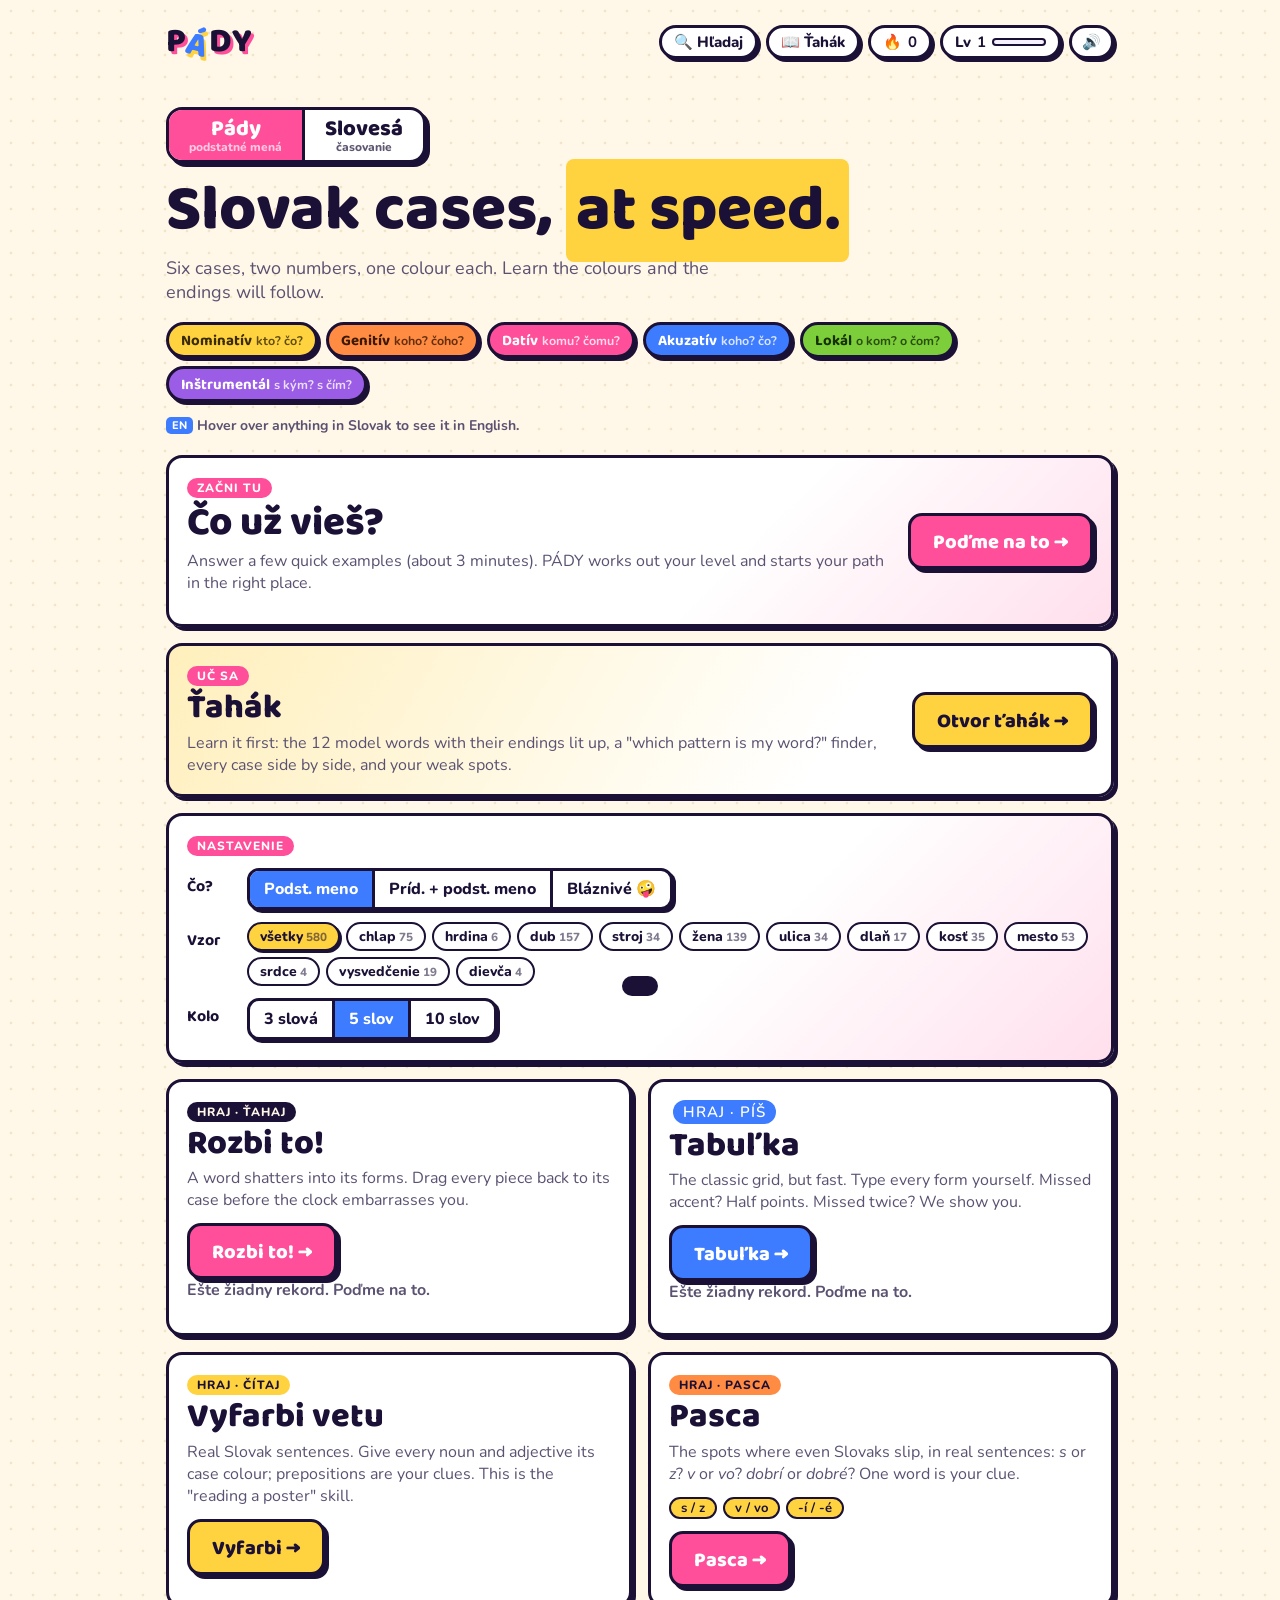
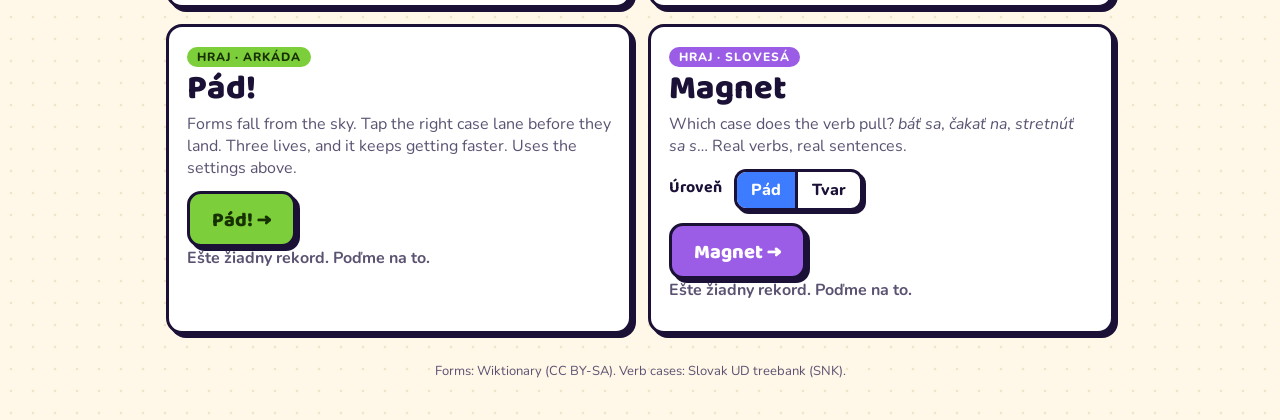
==== commit 10aec595: "Add files via upload" ====
--- a/app/index.html
+++ b/app/index.html
@@ -49,7 +49,7 @@
     </section>
 
     <section class="modes">
-      <div class="journey only-nouns" id="journey"></div>
+      <div class="journey" id="journey"></div>
 
       <article class="mode big settings only-verbs" id="vsettings">
         <div class="mode-tag" data-en="<b>nastavenie</b> = settings for the verb games">Nastavenie</div>
@@ -80,11 +80,12 @@
         <p class="legend-note">The 400 most common verbs, decoded from Wiktionary and checked against real Slovak text. Look up any verb form in 🔍 Hľadaj.</p>
       </article>
 
-      <article class="mode big learn-card only-nouns" id="modeLearn">
+      <article class="mode big learn-card" id="modeLearn">
         <div class="learn-card-text">
           <div class="mode-tag" data-en="<b>uč sa</b> = learn">Uč sa</div>
           <h2 data-en="<b>ťahák</b> = crib sheet">Ťahák</h2>
-          <p>Learn it first: the 12 model words with their endings lit up, a "which pattern is my word?" finder, every case side by side, and your weak spots.</p>
+          <p class="only-nouns">Learn it first: the 12 model words with their endings lit up, a "which pattern is my word?" finder, every case side by side, and your weak spots.</p>
+          <p class="only-verbs">Learn it first: the verb groups (-ám, -ím, -em, -ujem) with endings lit up, a "which group?" finder, every tense explained, and aspect pairs.</p>
         </div>
         <button class="btn go yellow" data-go="learn" data-en="Open the crib sheet">Otvor ťahák →</button>
       </article>
@@ -130,11 +131,31 @@
         <button class="btn go blue" id="startGrid" data-en="Start the grid">Tabuľka →</button>
         <p class="best" id="bestGrid"></p>
       </article>
-      <article class="mode play only-nouns" id="modeColor">
+      <article class="mode play" id="modeColor">
         <div class="mode-tag color-tag" data-en="<b>čítaj</b> = read">Hraj · čítaj</div>
         <h2 data-en="<b>vyfarbi vetu</b> = colour the sentence">Vyfarbi vetu</h2>
-        <p>Real Slovak sentences. Give every noun and adjective its case colour; prepositions are your clues. This is the "reading a poster" skill.</p>
+        <p class="only-nouns">Real Slovak sentences. Give every noun and adjective its case colour; prepositions are your clues. This is the "reading a poster" skill.</p>
+        <p class="only-verbs">Real Slovak sentences. For every verb, who is doing it? <i>ja, ty, on, my…</i> Pronouns and endings are your clues.</p>
         <button class="btn go yellow" onclick="window.PADYTrainer.startColor()" data-en="Start: 6 real sentences">Vyfarbi →</button>
+      </article>
+
+      <article class="mode play only-nouns" id="modeTrap">
+        <div class="mode-tag trap-tag" data-en="<b>pasca</b> = trap">Hraj · pasca</div>
+        <h2 data-en="<b>pasca</b> = trap">Pasca</h2>
+        <p>The spots where even Slovaks slip, in real sentences: <i>s</i> or <i>z</i>? <i>v</i> or <i>vo</i>? <i>dobrí</i> or <i>dobré</i>? One word is your clue.</p>
+        <div class="trap-cats">
+          <button class="chip" onclick="window.PADYTrainer.startTraps('sz')" data-en="with (+ instrumental) or from (+ genitive)?">s / z</button>
+          <button class="chip" onclick="window.PADYTrainer.startTraps('voc')" data-en="short or long preposition: v/vo, z/zo, s/so, k/ku">v / vo</button>
+          <button class="chip" onclick="window.PADYTrainer.startTraps('vir')" data-en="male persons (-í) or everything else (-é)?">-í / -é</button>
+        </div>
+        <button class="btn go" onclick="window.PADYTrainer.startTraps()" data-en="Start: 10 traps, mixed (your weak ones come up more)">Pasca →</button>
+      </article>
+
+      <article class="mode play only-verbs" id="modePairs">
+        <div class="mode-tag pad-tag" data-en="<b>vid</b> = aspect">Hraj · vid</div>
+        <h2 data-en="<b>páry</b> = pairs">Páry</h2>
+        <p>Every action comes in a pair: ongoing <i>robiť</i>, completed <i>urobiť</i>. Find the partner: <i>písať ↔ ?</i></p>
+        <button class="btn go green" onclick="window.PADYTrainer.startPairs()" data-en="Start: 10 aspect pairs">Páry →</button>
       </article>
 
       <article class="mode play" id="modePad">
--- a/app/style.css
+++ b/app/style.css
@@ -371,6 +371,13 @@
 .dose-card .mode-tag { background: var(--dat); color: #fff; }
 .path-card .mode-tag { background: var(--acc); color: #fff; }
 .mode-tag.color-tag { background: var(--nom); color: #1b1035; }
+.mode-tag.trap-tag { background: var(--gen); color: #1b1035; }
+.trap-cats { display: flex; flex-wrap: wrap; gap: 6px; margin: 0 0 12px; }
+.trap-cats .chip { cursor: pointer; font-weight: 700; }
+.tclue { text-decoration: underline 3px dotted; text-underline-offset: 5px; }
+.tclue.on { text-decoration: none; background: var(--c, transparent); border: 2px solid var(--line); border-radius: 8px; padding: 0 6px; }
+.tans { --c: var(--card); --ci: var(--ink); }
+.trhint { text-align: center; color: var(--ink-soft); font-size: 14px; margin: 0 0 8px; }
 .unit-no {
   display: inline-grid; place-items: center; min-width: 34px; height: 34px; border-radius: 50%; border: var(--bw) solid var(--line);
   background: var(--nom); color: #1b1035; font-family: var(--font-display); font-weight: 800; font-size: 18px; vertical-align: middle; flex: none;
@@ -548,6 +555,42 @@
 .mmap-sub span:first-child { grid-column: 2; }
 .mmap.compact { margin: 14px auto; max-width: 560px; }
 
+/* verb Ťahák */
+.vaux { font-family: var(--font-body); font-size: .75em; font-weight: 800; color: var(--ink-soft); margin-left: 2px; }
+.etable { display: grid; grid-template-columns: 70px repeat(6, minmax(0, 1fr)); gap: 3px; margin-top: 6px; }
+.etable .bh { font-size: 13px; }
+.etable .mp { font-size: 13px; }
+.ecell { text-align: center; font-family: var(--font-display); font-weight: 800; font-size: 14px; border-radius: 6px; padding: 1px 0;
+  background: color-mix(in srgb, var(--c) 25%, var(--card)); border: 1.5px solid color-mix(in srgb, var(--ink) 20%, transparent); }
+.tforms { display: flex; flex-wrap: wrap; gap: 6px; margin-top: 6px; }
+.tforms span { font-family: var(--font-display); font-weight: 700; font-size: 15px; border: 1.5px solid color-mix(in srgb, var(--ink) 20%, transparent); border-radius: 8px; padding: 1px 8px; }
+.tforms small { font-family: var(--font-body); font-size: 11px; font-weight: 800; color: var(--ink-soft); }
+.casecard.t-pres header, .casecard.t-past header, .casecard.t-fut header { background: var(--c); color: var(--ci); }
+.casecard.vp header { background: var(--cell-empty); color: var(--ink); }
+.vpairs { display: grid; grid-template-columns: repeat(auto-fill, minmax(260px, 1fr)); gap: 6px; }
+.vpair { background: var(--card); border: 2px solid var(--line); border-radius: 10px; padding: 4px 10px; font-family: var(--font-display); }
+.vpair .gl { font-family: var(--font-body); font-size: 13px; }
+
+/* verb mastery map */
+.vmap { display: grid; gap: 12px; }
+.vmap-block { display: grid; gap: 4px; }
+.vmap-title { justify-self: start; font-family: var(--font-display); font-weight: 800; font-size: 15px; padding: 1px 10px 0; border-radius: 99px;
+  border: 2px solid var(--line); background: var(--c); color: var(--ci); }
+.vmap .mmap-grid { min-width: 0; }
+.vmap .mmap-grid > :nth-child(13n + 8) { margin-left: 0; }
+.vmap .mh.vp { background: var(--cell-empty); color: var(--ink); font-size: 11px; }
+.vmap-pairs { display: flex; flex-wrap: wrap; gap: 3px; }
+.vmap-pairs .mc { width: 18px; }
+.ctok.vmark { border-style: solid; }
+.ctok.vmark.cok { background: color-mix(in srgb, var(--good) 25%, var(--card)); }
+.ctok.vmark.cbad { background: color-mix(in srgb, var(--bad) 18%, var(--card)); }
+.ctok.vmark::before {
+  content: attr(data-who); position: absolute; top: -12px; left: -6px; font: 800 11px var(--font-body); background: var(--ink); color: var(--paper);
+  border-radius: 99px; padding: 0 5px; line-height: 1.4;
+}
+.why-rule { color: var(--ink-soft); font-weight: 700; font-size: 15px; }
+.trcase.vp b { font-size: 16px; }
+
 /* my words */
 .mywords { display: flex; flex-wrap: wrap; gap: 8px; }
 .myw { display: inline-flex; align-items: center; gap: 6px; border: 2px solid var(--line); border-radius: 99px; padding: 2px 4px 2px 12px; background: var(--card); }
@@ -779,6 +822,18 @@
 .mfeed.no .mres { color: var(--bad); }
 .or { font-family: var(--font-body); font-size: 13px; color: var(--ink-soft); }
 .mex { flex-basis: 100%; order: 3; margin: 0; font-style: italic; color: var(--ink-soft); font-size: 15px; }
+
+/* real example sentences with English (Tatoeba) */
+.tex { flex-basis: 100%; border-left: 4px solid var(--line); padding: 2px 0 2px 10px; margin: 2px 0; }
+.tex + .tex { margin-top: 8px; }
+.tex-sk { font-size: 17px; font-weight: 600; line-height: 1.6; }
+.tex-sk .say { font-size: 14px; padding: 2px 6px; margin-left: 6px; vertical-align: middle; }
+.tex mark { background: var(--c, transparent); color: inherit; padding: 0 4px; border-radius: 6px; border: 2px solid var(--line); }
+.tex mark.plain { background: transparent; text-decoration: underline 3px; text-underline-offset: 3px; border: 0; padding: 0; }
+.tex-en { font-size: 14px; color: var(--ink-soft); font-style: italic; }
+.tex-src { font-style: normal; font-size: 11px; color: var(--ink-soft); opacity: .7; margin-left: 6px; }
+.kex { margin-top: 18px; }
+.kex h4 { margin: 0 0 8px; font-family: var(--font-display); font-size: 18px; }
 .kbd-hint.mag { display: none; }
 
 /* ============ Ťahák (learn) ============ */
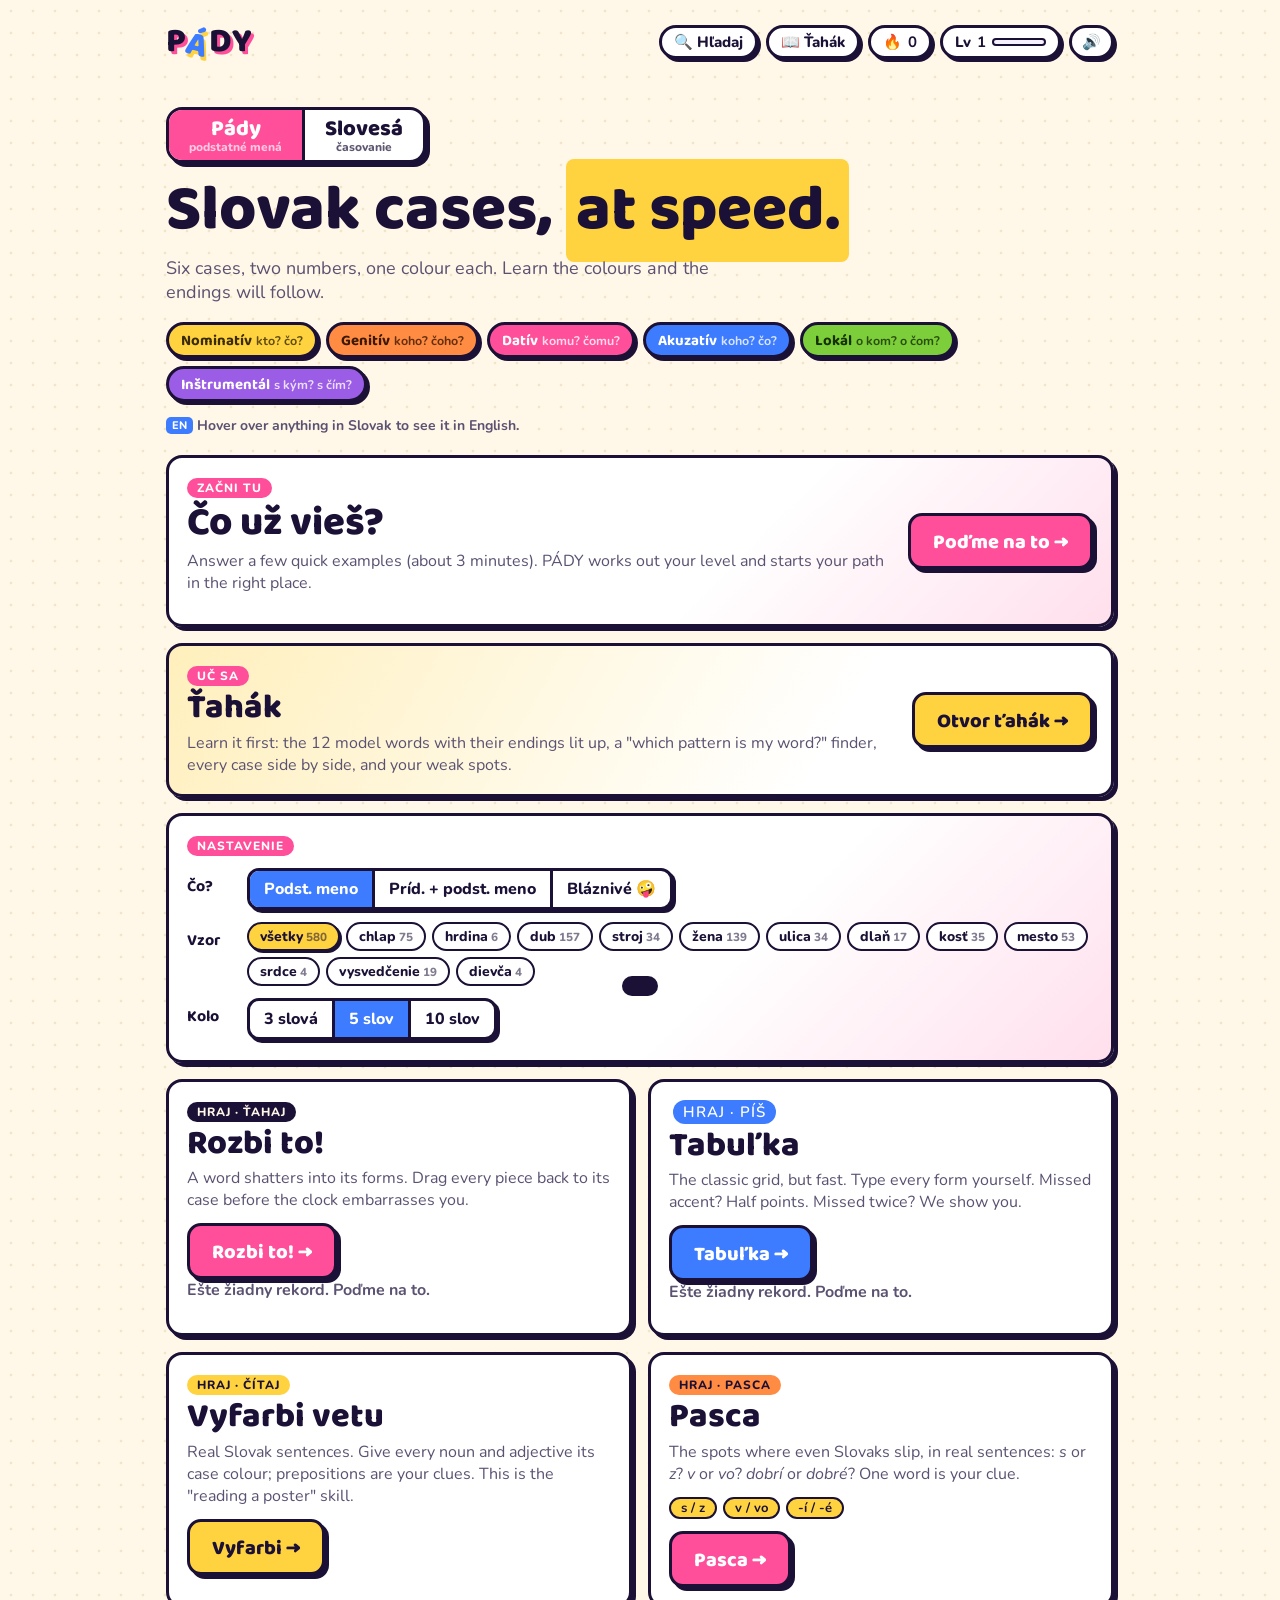
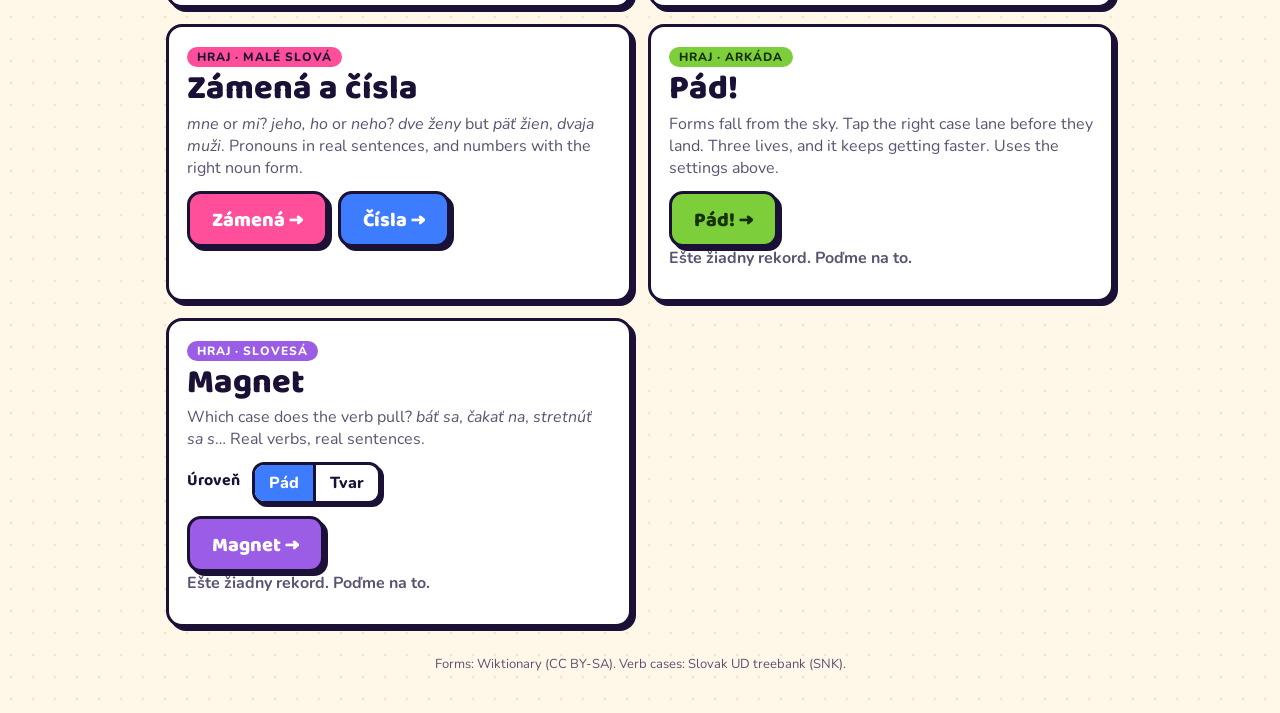
==== commit f25bebc7: "Add files via upload" ====
--- a/app/index.html
+++ b/app/index.html
@@ -151,6 +151,16 @@
         <button class="btn go" onclick="window.PADYTrainer.startTraps()" data-en="Start: 10 traps, mixed (your weak ones come up more)">Pasca →</button>
       </article>
 
+      <article class="mode play only-nouns" id="modeLittle">
+        <div class="mode-tag little-tag" data-en="<b>malé slová</b> = little words">Hraj · malé slová</div>
+        <h2 data-en="<b>zámená a čísla</b> = pronouns and numbers">Zámená a čísla</h2>
+        <p><i>mne</i> or <i>mi</i>? <i>jeho, ho</i> or <i>neho</i>? <i>dve ženy</i> but <i>päť žien</i>, <i>dvaja muži</i>. Pronouns in real sentences, and numbers with the right noun form.</p>
+        <div class="res-actions left">
+          <button class="btn go" onclick="window.PADYTrainer.startPron()" data-en="Start: 10 pronouns in real sentences">Zámená →</button>
+          <button class="btn go blue" onclick="window.PADYTrainer.startNums()" data-en="Start: 10 numbers + nouns">Čísla →</button>
+        </div>
+      </article>
+
       <article class="mode play only-verbs" id="modePairs">
         <div class="mode-tag pad-tag" data-en="<b>vid</b> = aspect">Hraj · vid</div>
         <h2 data-en="<b>páry</b> = pairs">Páry</h2>
@@ -258,11 +268,13 @@
       <button data-tab="ktory" data-en="<b>Ktorý vzor?</b> = Which pattern? Find the pattern for any noun.">Ktorý vzor?</button>
       <button data-tab="stlpec" data-en="<b>stĺpec</b> = column. One case across all 12 patterns.">Stĺpec</button>
       <button data-tab="pady" data-en="<b>pády</b> = cases. What each case is for, its prepositions and verbs.">Pády</button>
+      <button data-tab="male" data-en="<b>zámená a čísla</b> = pronouns and numbers">Zámená a čísla</button>
     </nav>
     <section class="ltab" id="tab-vzory"></section>
     <section class="ltab" id="tab-ktory" hidden></section>
     <section class="ltab" id="tab-stlpec" hidden></section>
     <section class="ltab" id="tab-pady" hidden></section>
+    <section class="ltab" id="tab-male" hidden></section>
   </main>
 
   <!-- ZAČNI TU (placement) -->
--- a/app/style.css
+++ b/app/style.css
@@ -372,6 +372,38 @@
 .path-card .mode-tag { background: var(--acc); color: #fff; }
 .mode-tag.color-tag { background: var(--nom); color: #1b1035; }
 .mode-tag.trap-tag { background: var(--gen); color: #1b1035; }
+.mode-tag.little-tag { background: var(--dat); color: #1b1035; }
+.res-actions.left { justify-content: flex-start; }
+
+/* Ťahák: Zámená a čísla */
+.lhead { font-family: var(--font-display); font-size: 22px; margin: 18px 0 6px; }
+.ptable { display: grid; grid-template-columns: 44px repeat(9, minmax(0, 1fr)); gap: 5px; margin: 10px 0; overflow-x: auto; }
+.ptable .bh { text-align: center; font-family: var(--font-display); font-weight: 800; }
+.ptable .lcell { font-size: 14px; line-height: 1.5; padding: 6px 4px; text-align: center; display: flex; flex-direction: column; align-items: center; justify-content: center; }
+.ptable .rl .abbr { display: inline; font-size: 18px; font-weight: 800; }
+.pf { font-weight: 700; }
+.pf.v-S { font-weight: 500; font-style: italic; opacity: .8; }
+.pf.v-N { text-decoration: underline 2px; text-underline-offset: 3px; }
+.legend-note .pf { padding: 0 4px; }
+.cards3 { display: grid; grid-template-columns: repeat(auto-fit, minmax(200px, 1fr)); gap: 10px; margin: 8px 0 12px; }
+.rulecard { background: var(--card); border: var(--bw) solid var(--line); border-left: 10px solid var(--c, var(--line)); border-radius: var(--r); padding: 10px 12px; font-size: 15px; box-shadow: var(--sh-sm); }
+.ntable { display: grid; grid-template-columns: 44px repeat(var(--cols), minmax(0, 1fr)); gap: 6px; margin: 8px 0; }
+.ntable .bh { text-align: center; font-weight: 700; font-size: 14px; }
+.ntable .rl { display: flex; align-items: center; justify-content: center; font-size: 22px; font-family: var(--font-display); }
+.ntable .lcell { display: block; text-align: center; font-weight: 600; padding: 8px 4px; line-height: 1.9; min-width: 0; }
+.ntable .ncase { white-space: nowrap; }
+.ltable.ponly { grid-template-columns: minmax(110px, 190px) minmax(0, 1fr); }
+.ltable.ponly .lcell { gap: 6px 14px; flex-wrap: wrap; }
+.ntable .lcell small { display: block; line-height: 1.2; font-weight: 400; color: var(--ink-soft); }
+.ncase { background: var(--c); color: var(--ci); border-radius: 6px; padding: 0 4px; border: 2px solid var(--line); }
+@media (max-width: 720px) {
+  .ptable { grid-template-columns: 34px repeat(9, minmax(52px, 1fr)); }
+  .ntable { grid-template-columns: 26px repeat(var(--cols), minmax(0, 1fr)); gap: 4px; }
+  .ntable .lcell { font-size: 12.5px; padding: 6px 2px; }
+  .ntable .ncase { padding: 0 2px; }
+  .ntable .bh { font-size: 12px; }
+  .ltable.ponly { grid-template-columns: 40px minmax(0, 1fr); }
+}
 .trap-cats { display: flex; flex-wrap: wrap; gap: 6px; margin: 0 0 12px; }
 .trap-cats .chip { cursor: pointer; font-weight: 700; }
 .tclue { text-decoration: underline 3px dotted; text-underline-offset: 5px; }
@@ -1027,7 +1059,7 @@
 
 /* ============ responsive ============ */
 @media (max-width: 720px) {
-  .ltabs { gap: 6px; flex-wrap: nowrap; }
+  .ltabs { gap: 6px; flex-wrap: nowrap; overflow-x: auto; padding-bottom: 4px; }
   .ltabs button { font-size: 14px; padding: 5px 9px 3px; white-space: nowrap; }
   .ltable { grid-template-columns: 40px minmax(0, 1fr) minmax(0, 1fr); gap: 6px; }
   .ltable .rl .full, .ltable .rl small { display: none; }
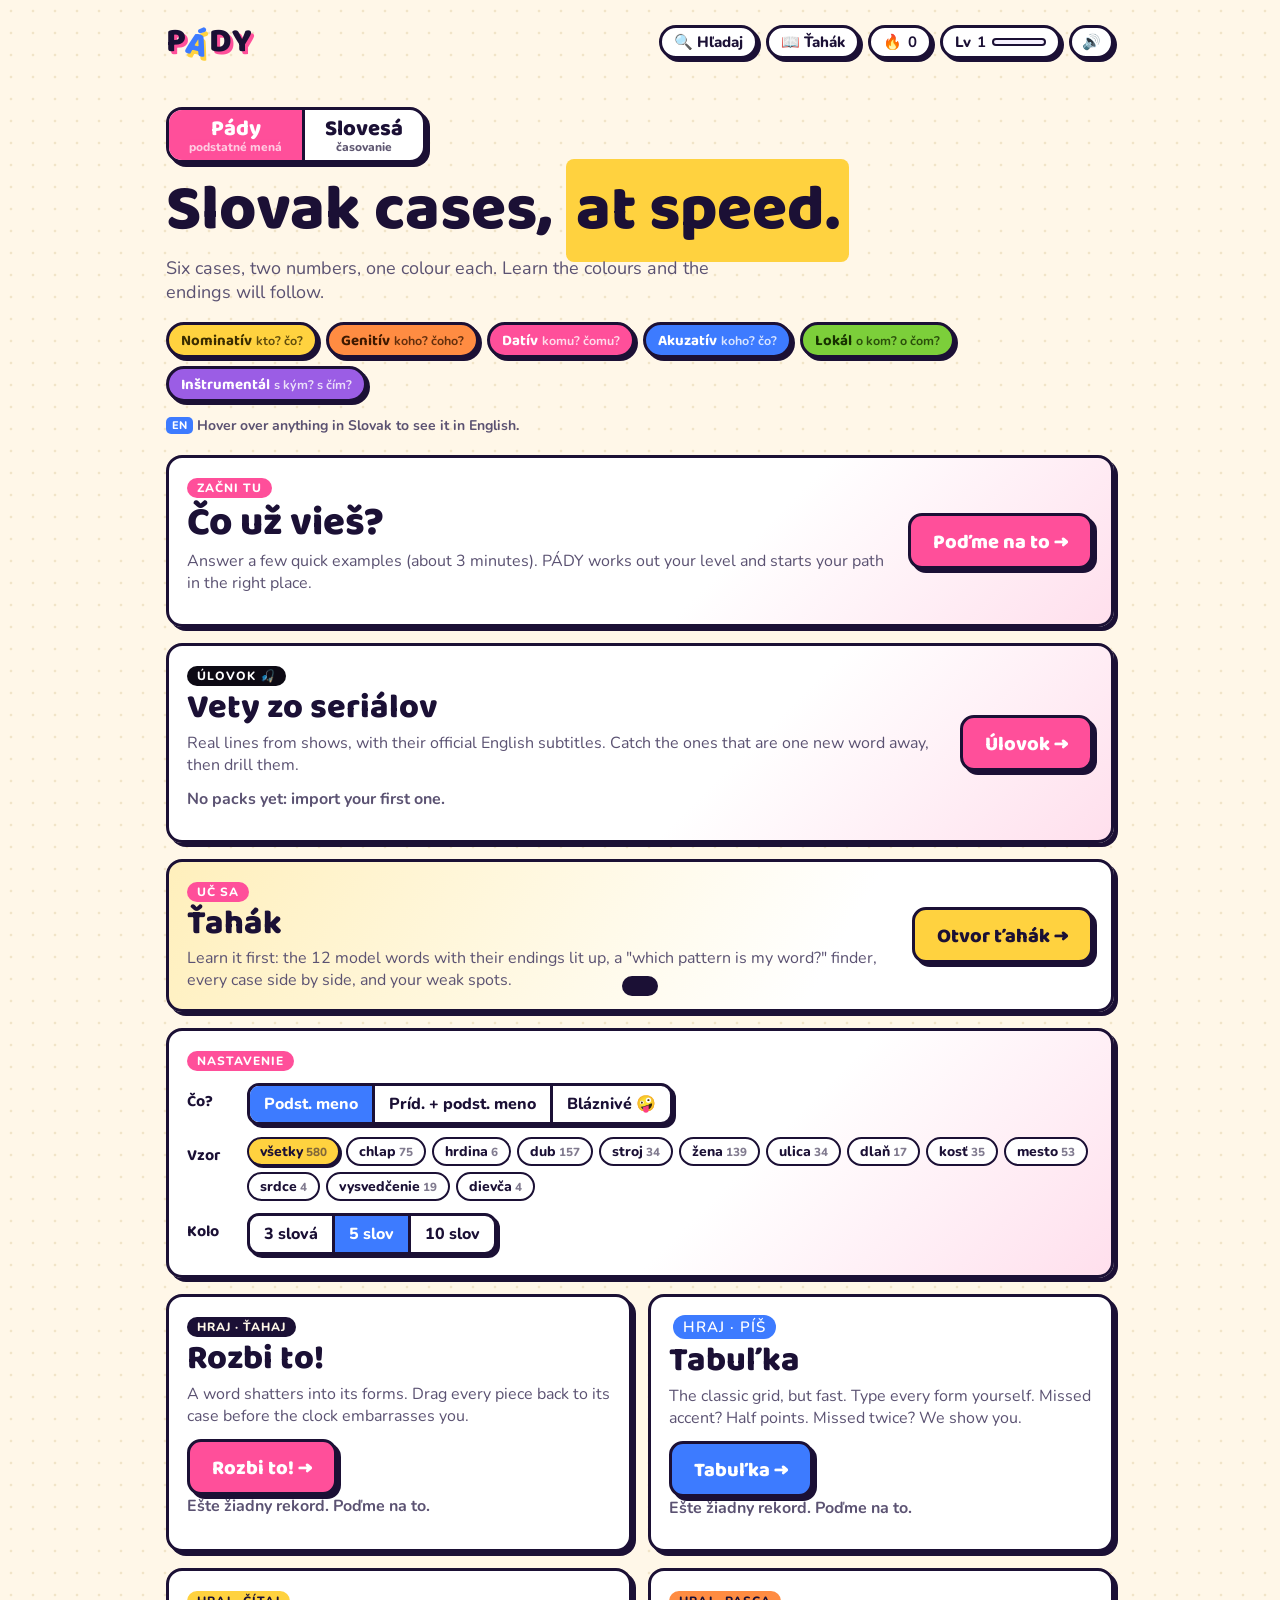
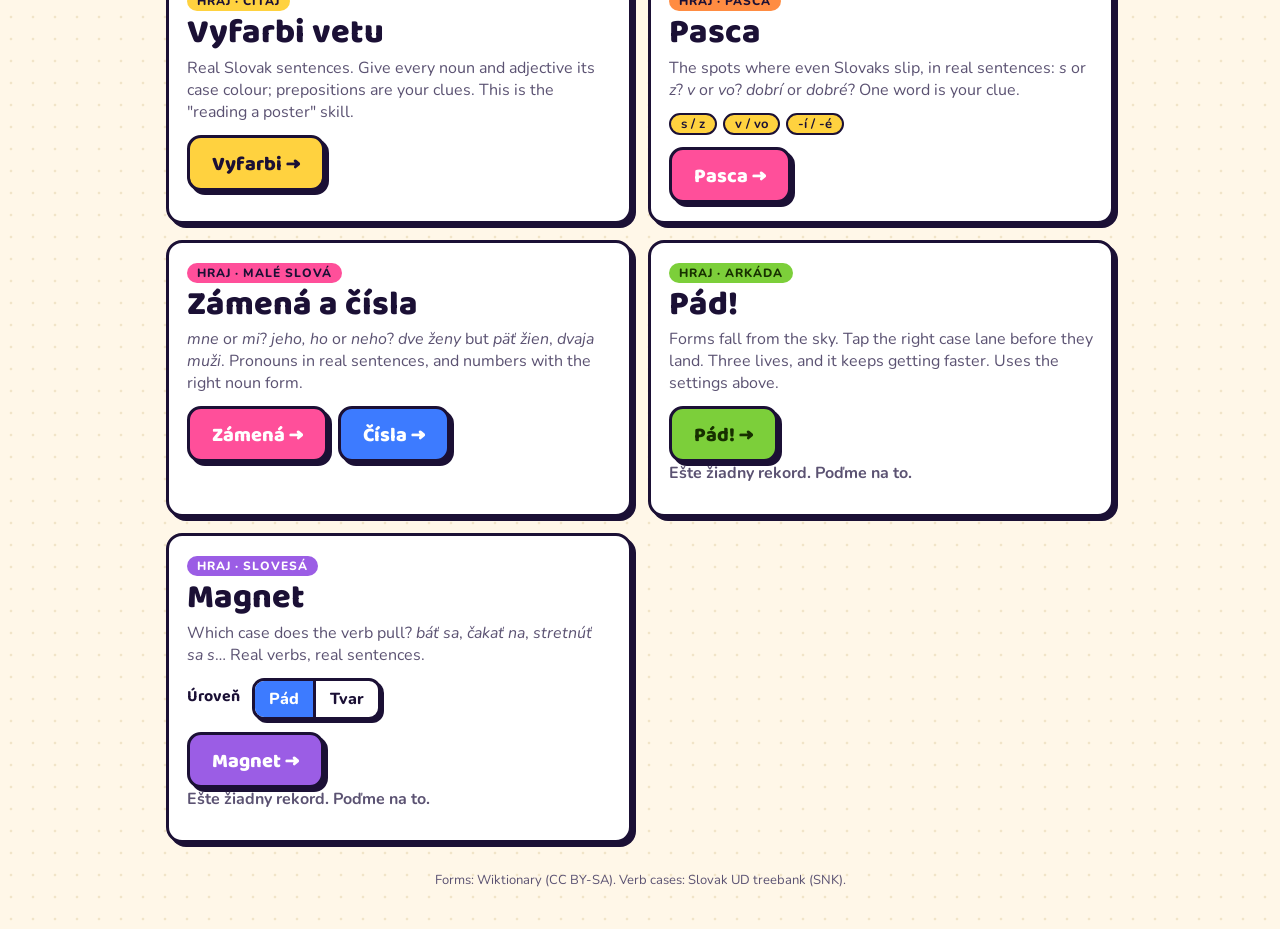
==== commit 6c2a6924: "Add files via upload" ====
--- a/app/index.html
+++ b/app/index.html
@@ -29,7 +29,8 @@
       <span class="pill level" data-en="Your level. The bar fills with XP.">Lv <b id="levelVal">1</b>
         <span class="xpbar"><span id="xpFill"></span></span>
       </span>
-      <button class="pill icon" id="muteBtn" aria-label="Zvuk" data-en="Sound on / off">🔊</button>
+      <button class="pill icon" id="muteBtn" aria-label="Zvuk" data-en="Sound and voice">🔊</button>
+      <div class="sound-panel" id="soundPanel" hidden></div>
     </div>
   </header>
 
@@ -50,6 +51,16 @@
 
     <section class="modes">
       <div class="journey" id="journey"></div>
+
+      <article class="mode big ulovok-card" id="modeUlovok">
+        <div class="ulovok-text">
+          <div class="mode-tag" data-en="<b>úlovok</b> = the catch (sentence mining)">Úlovok 🎣</div>
+          <h2 data-en="real sentences from TV shows">Vety zo seriálov</h2>
+          <p>Real lines from shows, with their official English subtitles. Catch the ones that are one new word away, then drill them.</p>
+          <p class="best" id="ulovokNote"></p>
+        </div>
+        <button class="btn go" data-go="catch" data-en="open Úlovok">Úlovok →</button>
+      </article>
 
       <article class="mode big settings only-verbs" id="vsettings">
         <div class="mode-tag" data-en="<b>nastavenie</b> = settings for the verb games">Nastavenie</div>
@@ -323,10 +334,38 @@
     <div class="ksearch">
       <input id="kInput" autocomplete="off" autocapitalize="none" autocorrect="off" spellcheck="false" enterkeyhint="search"
         placeholder="napr. čerstvých" aria-label="Slovo">
+      <div class="ksuggest" id="kSuggest" aria-label="Návrhy"></div>
       <div class="keys kdia" id="kDia"></div>
       <div class="krecent" id="kRecent"></div>
     </div>
     <div id="kOut" aria-live="polite"></div>
+  </main>
+
+  <!-- ÚLOVOK (sentence mining from subtitle packs) -->
+  <main id="catch" class="screen">
+    <div id="uHead">
+      <div class="learn-head">
+        <button class="hud-quit" data-go="home" aria-label="Domov" data-en="<b>domov</b> = home">←</button>
+        <div>
+          <h1 data-en="<b>úlovok</b> = the catch">Úlovok 🎣</h1>
+          <p class="sub small">Real sentences from your shows. Catch the ones you can almost read.</p>
+        </div>
+      </div>
+      <nav class="ltabs" id="uTabs">
+        <button data-utab="dnes" class="on" data-en="<b>dnes</b> = today">Dnes</button>
+        <button data-utab="slovnik" data-en="<b>slovník</b> = your words">Slovník</button>
+        <button data-utab="balicky" data-en="<b>balíčky</b> = packs (your shows)">Balíčky</button>
+      </nav>
+      <div id="uBody"></div>
+    </div>
+    <div id="uRun" hidden>
+      <div class="trhead">
+        <button class="hud-quit" data-uact="home" aria-label="Koniec" data-en="Stop (your progress so far is kept)">✕</button>
+        <div class="trtitle"><b id="uRunTitle"></b><span id="uRunCount"></span></div>
+      </div>
+      <div class="trprog"><span id="uRunBar"></span></div>
+      <div class="trcard ucard-run" id="uCard"></div>
+    </div>
   </main>
 
   <!-- RESULTS -->
@@ -360,6 +399,7 @@
   <script src="learn.js"></script>
   <script src="lookup.js"></script>
   <script src="trainer.js"></script>
+  <script src="ulovok.js"></script>
   <script>
     // installable + offline (only when served over http/https, e.g. GitHub Pages)
     if ('serviceWorker' in navigator && location.protocol.startsWith('http')) {
--- a/app/style.css
+++ b/app/style.css
@@ -48,8 +48,12 @@
   min-height: 100dvh;
   -webkit-tap-highlight-color: transparent;
   overflow-x: hidden;
-}
-button { font: inherit; color: inherit; cursor: pointer; }
+  /* phones: taps on text must not select it (Android's "Touch to Search" / define popup, iOS callout).
+     Typing fields keep normal selection. */
+  user-select: none; -webkit-user-select: none; -webkit-touch-callout: none;
+}
+input, textarea, [contenteditable] { user-select: text; -webkit-user-select: text; -webkit-touch-callout: default; }
+button { font: inherit; color: inherit; cursor: pointer; touch-action: manipulation; }
 h1, h2, h3 { font-family: var(--font-display); margin: 0; line-height: 1.05; }
 
 .screen { display: none; max-width: 980px; margin: 0 auto; padding: 16px 16px 40px; }
@@ -756,6 +760,23 @@
   box-shadow: 6px 6px 0 var(--shadow); padding: 12px 18px; transition: opacity .15s, transform .2s cubic-bezier(.2,1.6,.4,1);
 }
 .pad-msg.show { opacity: 1; transform: translate(-50%, -50%) scale(1); }
+.pad-msg .pm-go { margin-top: 4px; }
+/* 🔊 panel: game sounds + Slovak voice */
+.sound-panel { position: fixed; top: 64px; right: 12px; z-index: 60; width: min(340px, calc(100vw - 24px));
+  background: var(--card); border: var(--bw) solid var(--line); border-radius: var(--r); box-shadow: 6px 6px 0 var(--shadow); padding: 12px 14px; }
+.sp-row { display: flex; align-items: flex-start; gap: 10px; margin: 4px 0 8px; }
+.sp-row > span { font-family: var(--font-display); font-weight: 700; min-width: 56px; padding-top: 4px; }
+.sp-voices { display: flex; flex-wrap: wrap; gap: 6px; }
+.sp-row .chip.on { background: var(--ink); color: var(--paper); }
+.sp-none, .sp-note { margin: 2px 0 0; font-size: 14px; color: var(--ink-soft); }
+/* Hľadaj: suggestions while typing */
+.ksuggest { display: flex; flex-wrap: wrap; gap: 6px; margin: 8px 0 0; }
+.ksuggest:empty { display: none; }
+.ksuggest .sug { font-weight: 700; }
+.ksuggest .sug small { font-weight: 500; color: var(--ink-soft); margin-left: 4px; }
+/* verbs: "on / ona / ono" stacked where space is short; gender mark on ja / ty */
+.stack { display: inline-block; font-size: 11px; line-height: 1.05; font-weight: 800; text-align: center; vertical-align: middle; }
+.gmark { font-size: 12px; margin-left: 2px; }
 .pad-msg b { font-family: var(--font-display); font-size: 30px; }
 .pad-msg .eq { font-weight: 800; font-size: 22px; color: var(--ink-soft); }
 .pad-msg .lg { padding: 2px 12px 0; border-radius: 99px; border: 2px solid var(--line); font-family: var(--font-display); font-weight: 700; font-size: 18px; }
@@ -1183,3 +1204,156 @@
 @media (prefers-reduced-motion: reduce) {
   *, *::before, *::after { animation-duration: .01ms !important; transition-duration: .01ms !important; }
 }
+
+/* ============ ÚLOVOK (sentence mining) ============ */
+.ulovok-card { display: flex; gap: 16px; align-items: center; justify-content: space-between; flex-wrap: wrap;
+  background: linear-gradient(135deg, var(--card) 55%, color-mix(in srgb, var(--acc) 22%, var(--card))); }
+.ulovok-card .mode-tag { background: #0d0a14 !important; color: #fff !important; }
+.ulovok-text { flex: 1 1 320px; }
+.ulovok-card .best:empty { display: none; }
+
+.ugrid { display: grid; grid-template-columns: repeat(2, minmax(0, 1fr)); gap: 16px; }
+.ugrid.one { grid-template-columns: minmax(0, 1fr); }
+.ucard { position: relative; background: var(--card); border: var(--bw) solid var(--line); border-radius: var(--r); box-shadow: var(--sh); padding: 18px; }
+.ucard h2 { font-size: 28px; font-weight: 800; margin: 6px 0; }
+.ucard h3 { font-size: 22px; margin: 0 0 6px; }
+.ucard h3 small { font-size: 15px; color: var(--ink-soft); }
+.ucard p { margin: 0 0 12px; color: var(--ink-soft); }
+.uhero { grid-column: 1 / -1; background: linear-gradient(135deg, var(--card) 55%, color-mix(in srgb, var(--nom) 30%, var(--card))); }
+.uhero .mode-tag { background: #0d0a14; color: #fff; }
+.mode-tag.rev { background: var(--acc); color: #fff; }
+.usmall { font-size: 13px; color: var(--ink-soft); font-weight: 600; }
+.udone { font-family: var(--font-display); font-weight: 800; font-size: 20px; color: var(--good) !important; }
+.uerr { color: var(--bad) !important; font-weight: 800; }
+.uimport code { font-size: 14px; background: var(--cell-empty); padding: 0 5px; border-radius: 6px; }
+.uimport label.btn { display: inline-block; cursor: pointer; }
+
+.ustats { display: flex; flex-wrap: wrap; gap: 12px; align-content: flex-start; }
+.ustat { flex: 1 1 90px; text-align: center; background: var(--cell-empty); border-radius: 12px; padding: 8px 4px; cursor: help; }
+.ustat b { display: block; font-family: var(--font-display); font-size: 30px; line-height: 1.1; }
+.ustat span { font-size: 12px; font-weight: 800; color: var(--ink-soft); }
+.ustats > .usmall, .umiss, .usettings { flex-basis: 100%; }
+.usettings { display: flex; flex-wrap: wrap; gap: 6px; align-items: center; font-weight: 800; font-size: 14px; }
+.usettings .chip { background: var(--card); cursor: pointer; }
+.usettings .chip.on { background: var(--nom); }
+.umiss-h { font-family: var(--font-display); font-weight: 700; margin-bottom: 4px; }
+.umiss-row { display: grid; grid-template-columns: 110px 1fr 28px; gap: 8px; align-items: center; margin: 3px 0; }
+.umiss-row .lg { padding: 0 8px; border-radius: 99px; border: 2px solid var(--line); font-family: var(--font-display); font-weight: 700; font-size: 13px; text-align: center; background: var(--c); color: var(--ci); }
+.umiss-bar { height: 12px; border: 2px solid var(--line); border-radius: 99px; overflow: hidden; background: var(--cell-empty); }
+.umiss-bar i { display: block; height: 100%; background: var(--c); }
+.umiss .link { margin: 6px 0 0; padding: 0; }
+
+.ulevels { display: grid; grid-template-columns: repeat(4, 1fr); gap: 10px; }
+.ulevel { display: flex; flex-direction: column; gap: 2px; padding: 12px 6px; border: var(--bw) solid var(--line); border-radius: 14px; background: var(--card); box-shadow: var(--sh-sm); }
+.ulevel b { font-family: var(--font-display); font-size: 19px; }
+.ulevel small { font-weight: 800; color: var(--ink-soft); }
+.ulevel:hover, .ulevel.on { background: var(--nom); color: #1b1035; }
+.ulevel:hover small, .ulevel.on small { color: #1b1035; }
+
+/* packs: a typographic "poster" per episode */
+.upack { display: flex; gap: 14px; }
+.upack-poster { flex: none; width: 96px; min-height: 128px; border-radius: 10px; border: var(--bw) solid var(--line); padding: 10px 8px;
+  display: flex; flex-direction: column; justify-content: flex-end; color: #fff;
+  background: radial-gradient(circle at 30% 20%, color-mix(in srgb, var(--acc) 70%, #000), #0d0a14 75%); }
+.upack-poster b { font-family: var(--font-display); font-size: 20px; line-height: 1; text-transform: uppercase; letter-spacing: .5px; }
+.upack-poster small { font-weight: 800; opacity: .75; margin-top: 4px; }
+.upack-info { flex: 1; min-width: 0; display: flex; flex-direction: column; gap: 6px; }
+.upack-bar { height: 12px; border: 2px solid var(--line); border-radius: 99px; overflow: hidden; background: var(--cell-empty); }
+.upack-bar i { display: block; height: 100%; background: linear-gradient(90deg, var(--loc), var(--nom)); }
+.upack-acts { display: flex; gap: 8px; flex-wrap: wrap; margin-top: auto; }
+.ubrowse-head { display: flex; flex-wrap: wrap; gap: 10px; align-items: center; margin-bottom: 6px; }
+.ubrowse-head b { font-family: var(--font-display); font-size: 22px; flex: 1; }
+.ubrowse { list-style: none; padding: 0; margin: 0; display: grid; gap: 6px; }
+.ubrowse li { display: flex; flex-wrap: wrap; gap: 4px 10px; align-items: baseline; padding: 8px 12px; background: var(--card); border: 2px solid var(--line); border-radius: 12px; cursor: pointer; }
+.ubrowse li:hover { background: var(--cell-empty); }
+.ubrowse li small { flex-basis: 100%; padding-left: 38px; color: var(--ink-soft); font-style: italic; }
+.ub-sk { flex: 1; font-weight: 700; }
+.ub { flex: none; width: 28px; text-align: center; border-radius: 99px; border: 2px solid var(--line); font-weight: 800; font-size: 13px; }
+.ub.zero, .ub.easy { background: var(--loc); color: #173000; } .ub.n1 { background: var(--nom); color: #3a2c00; }
+.ub.n2 { background: var(--gen); color: #3d1800; } .ub.n3 { background: var(--bad); color: #fff; } .ub.take { background: var(--acc); }
+
+/* Slovník */
+.usec h3 { display: flex; gap: 8px; align-items: baseline; }
+.uslist { list-style: none; padding: 0; margin: 0; display: grid; gap: 6px; }
+.uslist li { display: flex; flex-wrap: wrap; justify-content: space-between; gap: 4px 12px; padding: 6px 10px; border-radius: 10px; background: var(--cell-empty); }
+.us-main b { font-family: var(--font-display); font-size: 19px; }
+.us-meta { display: flex; gap: 8px; align-items: center; flex-wrap: wrap; }
+.ufreq { font-size: 12px; font-weight: 800; padding: 1px 8px; border-radius: 99px; border: 2px solid var(--line); cursor: help; white-space: nowrap; }
+.ufreq.f1 { background: var(--loc); color: #173000; } .ufreq.f2 { background: color-mix(in srgb, var(--loc) 45%, var(--card)); }
+.ufreq.f3 { background: color-mix(in srgb, var(--nom) 55%, var(--card)); } .ufreq.f4 { background: var(--card); color: var(--ink-soft); }
+.uai { font-size: 10px; font-weight: 800; padding: 0 5px; border-radius: 6px; background: var(--ins); color: #fff; vertical-align: 2px; cursor: help; }
+.ucoll { background: var(--gen) !important; }
+.upips { display: inline-flex; gap: 3px; }
+.upips i { width: 12px; height: 12px; border-radius: 50%; border: 2px solid var(--line); background: var(--card); }
+.upips i.on { background: var(--good); }
+
+/* running a catch / review: the sentence sits on a dark "cinema" strip, subtitle style */
+.ucard-run { text-align: center; }
+.usent {
+  background: #0d0a14; color: #fff; border-radius: 14px; border: var(--bw) solid var(--line); padding: 20px 16px 18px; margin: 4px auto 6px; max-width: 820px;
+  font-family: var(--font-body); font-weight: 700; font-size: clamp(21px, 4.2vw, 30px); line-height: 1.75; text-shadow: 0 2px 0 #000;
+}
+.usent .uw { cursor: pointer; border-radius: 6px; padding: 0 2px; border-bottom: 3px solid transparent; }
+.usent .uw:hover { background: rgba(255,255,255,.12); }
+.usent .uw.unk { border-bottom: 3px dotted var(--nom); }
+.usent .uw.cc { border-bottom: 5px solid var(--c); }
+.usent .uw.sel { background: var(--nom); color: #1b1035; text-shadow: none; }
+.usent .uw.tg { color: var(--nom); }
+.usent .uw.cto { border-bottom: 3px dashed rgba(255,255,255,.6); }
+.usent .uw.cnow { background: #fff; color: #1b1035; text-shadow: none; box-shadow: 0 0 0 3px var(--nom); animation: pulse .6s infinite alternate; }
+.usent .uw.cdone { background: var(--c); color: var(--ci); text-shadow: none; position: relative; }
+.usent .uw.cwrong::after { content: '✗'; position: absolute; top: -12px; right: -8px; font: 800 11px var(--font-body); background: var(--bad); color: #fff;
+  border: 2px solid var(--line); border-radius: 99px; padding: 0 4px; line-height: 1.4; }
+.usent .mblank { color: var(--nom); border-bottom: 3px solid var(--nom); padding: 0 18px; }
+.usrc { font-size: 12px; font-weight: 800; color: var(--ink-soft); text-transform: uppercase; letter-spacing: .5px; margin-bottom: 8px; }
+.uapprox { text-transform: none; color: var(--gen); cursor: help; }
+.utools { display: flex; gap: 8px; justify-content: center; flex-wrap: wrap; margin: 8px 0; }
+.utools .say { box-shadow: var(--sh-sm); }
+.uctx { max-width: 760px; margin: 6px auto 10px; text-align: left; background: var(--cell-empty); border-radius: 12px; padding: 8px 12px; }
+.uctx-line { padding: 3px 0; opacity: .6; }
+.uctx-line.cur { opacity: 1; font-weight: 800; }
+.uctx-line span { display: block; } .uctx-line small { display: block; color: var(--ink-soft); font-style: italic; }
+.uen { font-size: 18px; font-style: italic; color: var(--ink-soft); margin: 8px auto; max-width: 760px; animation: screenIn .3s; }
+.uen.top { margin-top: 0; }
+.uen.big { font-size: 24px; color: var(--ink); font-style: normal; font-weight: 700; }
+.uhint { margin: 6px 0; }
+.uword { max-width: 760px; margin: 10px auto; text-align: left; border: var(--bw) solid var(--line); border-left-width: 10px; border-left-color: var(--nom);
+  border-radius: 14px; padding: 10px 14px; background: var(--card); box-shadow: var(--sh-sm); animation: screenIn .25s; }
+.uw-head { display: flex; flex-wrap: wrap; gap: 6px 8px; align-items: center; }
+.uw-head > b { font-family: var(--font-display); font-size: 24px; }
+.uw-lemma { font-family: var(--font-display); font-size: 22px; color: var(--acc); font-weight: 800; }
+.uw-arrow { color: var(--ink-soft); font-weight: 800; }
+.uw-head .say { font-size: 14px; padding: 1px 6px; }
+.uw-gloss { font-size: 17px; font-weight: 700; margin: 4px 0; }
+.uw-tags { display: flex; flex-wrap: wrap; gap: 6px; align-items: center; margin: 6px 0; }
+.uw-tags .lg { padding: 1px 10px 0; border-radius: 99px; border: 2px solid var(--line); font-family: var(--font-display); font-weight: 700; font-size: 15px; background: var(--c); color: var(--ci); }
+.uw-acts { display: flex; flex-wrap: wrap; gap: 8px; margin-top: 8px; }
+.uchoice { display: flex; flex-wrap: wrap; gap: 10px; justify-content: center; margin-top: 12px; }
+.uchoice .btn { position: relative; }
+.uchoice .btn small { opacity: .6; font-size: 13px; }
+.ufeed { display: flex; flex-wrap: wrap; align-items: center; justify-content: center; gap: 8px 14px; margin-top: 12px; padding: 10px 14px; border: var(--bw) solid var(--line);
+  border-left-width: 10px; border-radius: var(--r); background: var(--card); box-shadow: var(--sh-sm); }
+.ufeed.ok { border-left-color: var(--good); } .ufeed.no { border-left-color: var(--bad); }
+.ufeed .mres { font-family: var(--font-display); font-size: 22px; }
+.ufeed.ok .mres { color: var(--good); } .ufeed.no .mres { color: var(--bad); }
+.ufeed .lg { padding: 0 8px; border-radius: 99px; border: 2px solid var(--line); font-family: var(--font-display); font-weight: 700; font-size: 14px; background: var(--c); color: var(--ci); }
+#uTr { display: block; width: 100%; max-width: 640px; margin: 8px auto; font: 700 20px var(--font-body); padding: 10px 12px; border: var(--bw) solid var(--line);
+  border-radius: 14px; background: var(--cell-empty); color: var(--ink); resize: vertical; }
+#uTr:focus { outline: none; background: var(--card); box-shadow: 4px 4px 0 var(--acc); }
+.umine { max-width: 760px; margin: 6px auto; font-size: 18px; font-weight: 700; }
+.ulisten { margin: 10px 0 14px; }
+.ulopts { display: grid; gap: 10px; max-width: 700px; margin: 0 auto; }
+.ulopt { font-family: var(--font-body); font-size: 18px; text-align: left; padding: 10px 14px; }
+.uend { padding: 10px 0; }
+.uend h2 { font-size: 40px; font-weight: 800; }
+.ubig { font-size: 64px; }
+
+@media (max-width: 700px) {
+  .ugrid { grid-template-columns: minmax(0, 1fr); }
+  .ulevels { grid-template-columns: repeat(2, 1fr); }
+  .ucard { padding: 14px; }
+  .usent { padding: 14px 10px; line-height: 1.65; }
+  .uchoice .btn { flex: 1 1 140px; }
+  .uw-acts .btn { flex: 1 1 auto; }
+}
+@media (hover: none) { .uchoice .btn small { display: none; } }
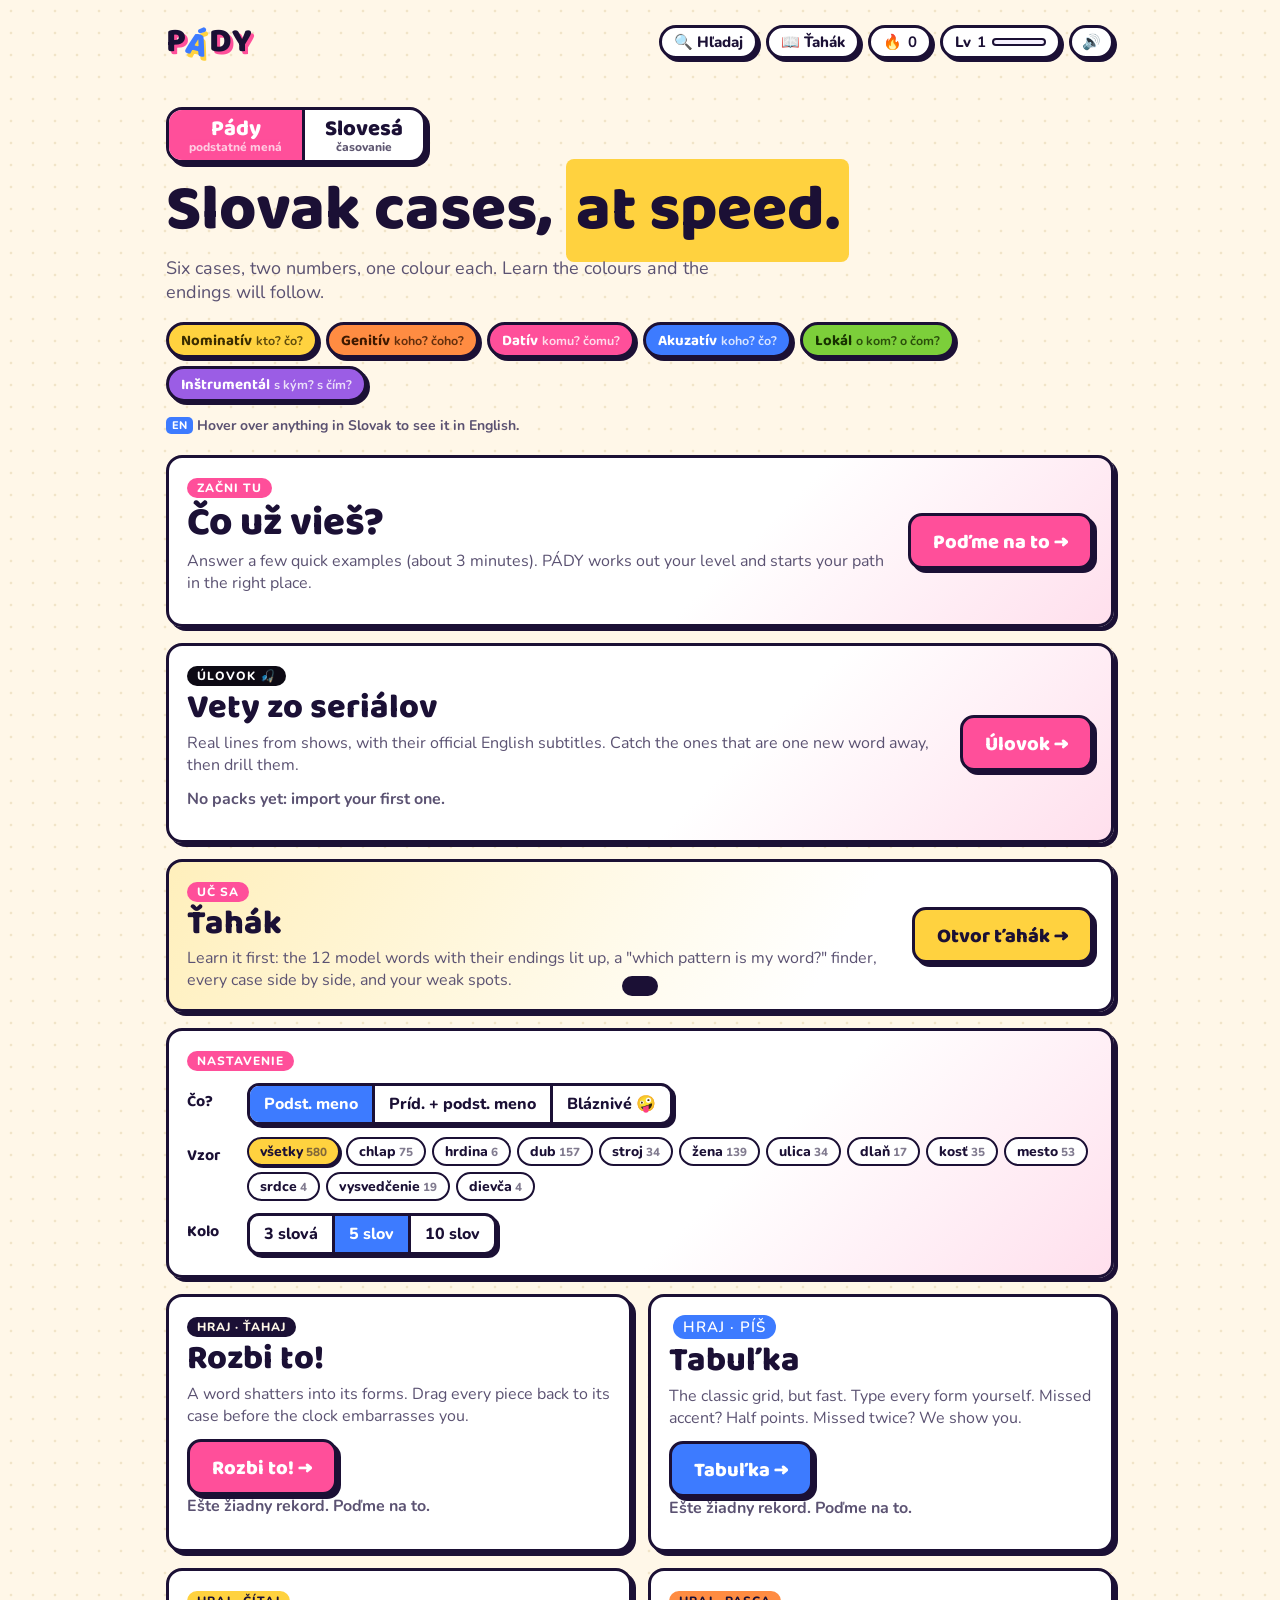
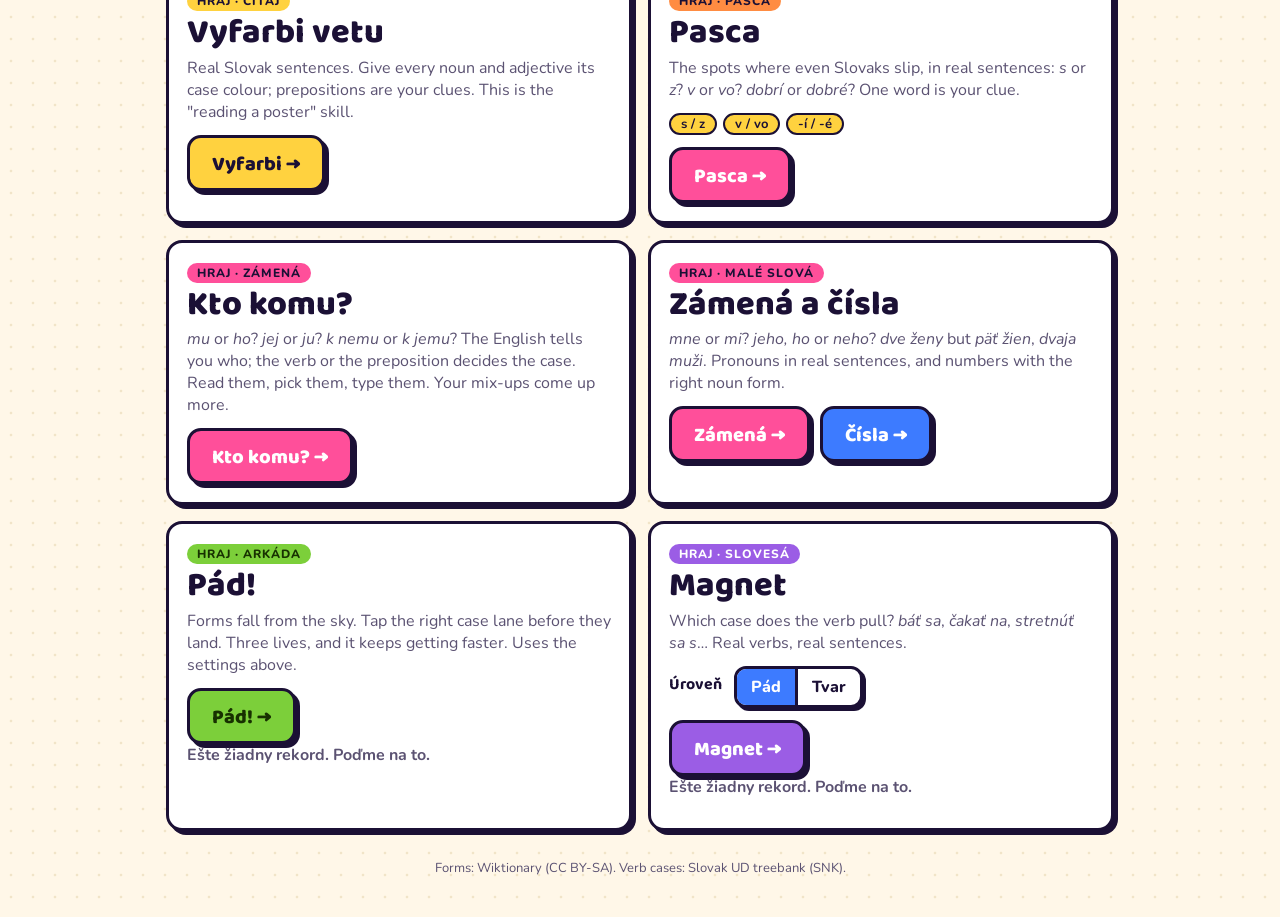
==== commit 8072f3e9: "Add files via upload" ====
--- a/app/index.html
+++ b/app/index.html
@@ -162,6 +162,14 @@
         <button class="btn go" onclick="window.PADYTrainer.startTraps()" data-en="Start: 10 traps, mixed (your weak ones come up more)">Pasca →</button>
       </article>
 
+      <article class="mode play" id="modeKtoKomu">
+        <div class="mode-tag little-tag" data-en="<b>zámená</b> = pronouns">Hraj · zámená</div>
+        <h2 data-en="<b>kto komu?</b> = who (does what) to whom?">Kto komu?</h2>
+        <p><i>mu</i> or <i>ho</i>? <i>jej</i> or <i>ju</i>? <i>k nemu</i> or <i>k jemu</i>? The English tells you who; the verb or the preposition decides the case. Read them, pick them, type them. Your mix-ups come up more.</p>
+        <div class="kk-grid" id="kkGrid"></div>
+        <button class="btn go" onclick="window.PADYTrainer.startKtoKomu()" data-en="Start: 10 pronouns (your weak ones come up more)">Kto komu? →</button>
+      </article>
+
       <article class="mode play only-nouns" id="modeLittle">
         <div class="mode-tag little-tag" data-en="<b>malé slová</b> = little words">Hraj · malé slová</div>
         <h2 data-en="<b>zámená a čísla</b> = pronouns and numbers">Zámená a čísla</h2>
@@ -394,8 +402,11 @@
   <div id="toast" class="toast" role="status"></div>
 
   <script src="data.js"></script>
+  <script src="tr-data.js"></script>
   <script src="app.js"></script>
   <script src="engine.js"></script>
+  <script src="pron.js"></script>
+  <script src="vzory.js"></script>
   <script src="learn.js"></script>
   <script src="lookup.js"></script>
   <script src="trainer.js"></script>
--- a/app/style.css
+++ b/app/style.css
@@ -884,6 +884,50 @@
 .tex mark { background: var(--c, transparent); color: inherit; padding: 0 4px; border-radius: 6px; border: 2px solid var(--line); }
 .tex mark.plain { background: transparent; text-decoration: underline 3px; text-underline-offset: 3px; border: 0; padding: 0; }
 .tex-en { font-size: 14px; color: var(--ink-soft); font-style: italic; }
+/* English for a treebank sentence, after you've answered: the same light-blue look as Úlovok's English strip */
+.tr-en { background: #e3f0ff; color: #13254a; border: 2px solid var(--line); border-radius: 10px; padding: 6px 10px; margin: 8px 0;
+  font-weight: 700; font-size: 16px; line-height: 1.4; text-align: left; }
+.mex-en { flex-basis: 100%; order: 3; }
+
+/* ---------- verb models (vzory): Hľadaj box + Ťahák ---------- */
+.vzbox { margin: 14px 0; padding: 12px 14px; border: var(--bw) solid var(--line); border-left-width: 10px; border-left-color: var(--t-pres, #12b5a5);
+  border-radius: 14px; background: var(--card); text-align: left; }
+.vzhead { display: flex; flex-wrap: wrap; align-items: center; gap: 6px 8px; }
+.vzname { font: 800 22px var(--font-display); background: var(--nom); color: #1b1035; border: 2px solid var(--line); border-radius: 10px; padding: 0 10px; cursor: pointer; }
+.vzhow { font-size: 14px; color: var(--ink-soft); }
+.vzcmp { display: grid; gap: 4px; margin: 10px 0 4px; }
+.vzrow { display: grid; grid-template-columns: minmax(80px, auto) repeat(3, 1fr); gap: 6px; align-items: center; padding: 4px 8px; border-radius: 8px; background: var(--cell-empty); font-weight: 700; }
+.vzrow.me { background: color-mix(in srgb, var(--nom) 35%, var(--card)); }
+.vzrow small { font-size: 11px; color: var(--ink-soft); font-weight: 700; margin-right: 3px; }
+.vzrule, .vzbox .vzrule { margin: 8px 0; font-size: 15px; line-height: 1.5; }
+.ppage .vzrule { background: var(--cell-empty); border-radius: 12px; padding: 10px 14px; }
+.vzsame, .vzlist { display: flex; flex-wrap: wrap; gap: 6px; align-items: center; margin: 6px 0 10px; }
+.vzchip { border: 2px solid var(--line); border-radius: 999px; padding: 2px 10px; background: var(--card); color: var(--ink); font: 600 14px var(--font-body); cursor: pointer; }
+.vzchip.common { font-weight: 800; }
+.vzchip:hover { background: var(--nom); color: #1b1035; }
+@media (max-width: 520px) { .vzrow { grid-template-columns: 1fr 1fr; } .vzrow b { grid-column: 1 / -1; } }
+
+/* ---------- Kto komu? ---------- */
+.pk-en { background: #e3f0ff; color: #13254a; border: 2px solid var(--line); border-radius: 12px; padding: 8px 14px; margin: 6px auto 10px;
+  max-width: 640px; font-weight: 700; font-size: 19px; }
+.pk-en b { background: var(--nom); color: #1b1035; border-radius: 6px; padding: 0 4px; }
+.trfeed .pk-en { font-size: 16px; margin: 8px 0; max-width: none; text-align: left; }
+.pmark { background: var(--nom); color: #1b1035; border-radius: 6px; padding: 0 4px; box-shadow: 0 0 0 2px var(--line); }
+.trcases.pwho { grid-template-columns: repeat(auto-fit, minmax(88px, 1fr)); }
+.prow { display: flex; flex-wrap: wrap; gap: 4px; align-items: stretch; margin-top: 8px; font-size: 14px; }
+.prow-p { align-self: center; font-family: var(--font-display); font-size: 18px; margin-right: 4px; }
+.prow-c { display: flex; flex-direction: column; align-items: center; padding: 3px 8px; border-radius: 8px; background: color-mix(in srgb, var(--c) 22%, var(--card));
+  border: 2px solid transparent; font-weight: 700; }
+.prow-c small { font-size: 10px; opacity: .7; }
+.prow-c.on { background: var(--c); color: var(--ci); border-color: var(--line); }
+.kkg { display: grid; grid-template-columns: 34px repeat(7, minmax(0, 1fr)); gap: 3px; margin: 10px 0 4px; font-size: 12px; }
+.kkh { text-align: center; font-weight: 800; }
+.kkr { display: grid; place-items: center; font-weight: 800; border-radius: 6px; background: var(--c); color: var(--ci); }
+.kkc { border: 2px solid var(--line); border-radius: 6px; padding: 4px 2px; font: 700 11px/1.2 var(--font-body); cursor: pointer; color: #1b1035; min-height: 26px; }
+.kk-new { background: var(--cell-empty); color: var(--ink); }
+.kk-bad { background: #ff8a8a; } .kk-mid { background: #ffd27a; } .kk-ok { background: #7fe0a8; }
+.kk-legend .kkc { display: inline-block; width: 14px; min-height: 14px; padding: 0; vertical-align: -2px; cursor: default; }
+@media (max-width: 520px) { .kkc { font-size: 9.5px; } .kkg { grid-template-columns: 28px repeat(7, minmax(0, 1fr)); } }
 .tex-src { font-style: normal; font-size: 11px; color: var(--ink-soft); opacity: .7; margin-left: 6px; }
 .kex { margin-top: 18px; }
 .kex h4 { margin: 0 0 8px; font-family: var(--font-display); font-size: 18px; }
@@ -1312,13 +1356,19 @@
 .uctx { max-width: 760px; margin: 6px auto 10px; text-align: left; background: var(--cell-empty); border-radius: 12px; padding: 8px 12px; }
 .uctx-line { padding: 3px 0; opacity: .6; }
 .uctx-line.cur { opacity: 1; font-weight: 800; }
-.uctx-line span { display: block; } .uctx-line small { display: block; color: var(--ink-soft); font-style: italic; }
-.uen { font-size: 18px; font-style: italic; color: var(--ink-soft); margin: 8px auto; max-width: 760px; animation: screenIn .3s; }
+.uctx-line span { display: block; } .uctx-line small { display: block; color: var(--acc); }
+/* the English line: same strip as the Slovak one (size, weight, shape), light instead of dark */
+.uen {
+  background: #e3f0ff; color: #13254a; border-radius: 14px; border: var(--bw) solid var(--line); padding: 20px 16px 18px; margin: 6px auto; max-width: 820px;
+  font-family: var(--font-body); font-weight: 700; font-size: clamp(21px, 4.2vw, 30px); line-height: 1.5; animation: screenIn .3s;
+}
 .uen.top { margin-top: 0; }
-.uen.big { font-size: 24px; color: var(--ink); font-style: normal; font-weight: 700; }
 .uhint { margin: 6px 0; }
 .uword { max-width: 760px; margin: 10px auto; text-align: left; border: var(--bw) solid var(--line); border-left-width: 10px; border-left-color: var(--nom);
-  border-radius: 14px; padding: 10px 14px; background: var(--card); box-shadow: var(--sh-sm); animation: screenIn .25s; }
+  border-radius: 14px; padding: 10px 44px 10px 14px; background: var(--card); box-shadow: var(--sh-sm); animation: screenIn .25s; position: relative; }
+.uw-x { position: absolute; top: 6px; right: 6px; width: 32px; height: 32px; border-radius: 50%; border: 2px solid var(--line); background: var(--cell-empty);
+  color: var(--ink); font: 800 20px/1 var(--font-body); cursor: pointer; display: grid; place-items: center; padding: 0; }
+.uw-x:hover { background: var(--nom); color: #1b1035; }
 .uw-head { display: flex; flex-wrap: wrap; gap: 6px 8px; align-items: center; }
 .uw-head > b { font-family: var(--font-display); font-size: 24px; }
 .uw-lemma { font-family: var(--font-display); font-size: 22px; color: var(--acc); font-weight: 800; }
@@ -1353,7 +1403,8 @@
   .ulevels { grid-template-columns: repeat(2, 1fr); }
   .ucard { padding: 14px; }
   .usent { padding: 14px 10px; line-height: 1.65; }
+  .uen { padding: 14px 10px; }
   .uchoice .btn { flex: 1 1 140px; }
   .uw-acts .btn { flex: 1 1 auto; }
-}
-@media (hover: none) { .uchoice .btn small { display: none; } }
+}
+@media (hover: none) { .uchoice .btn small { display: none; } }
